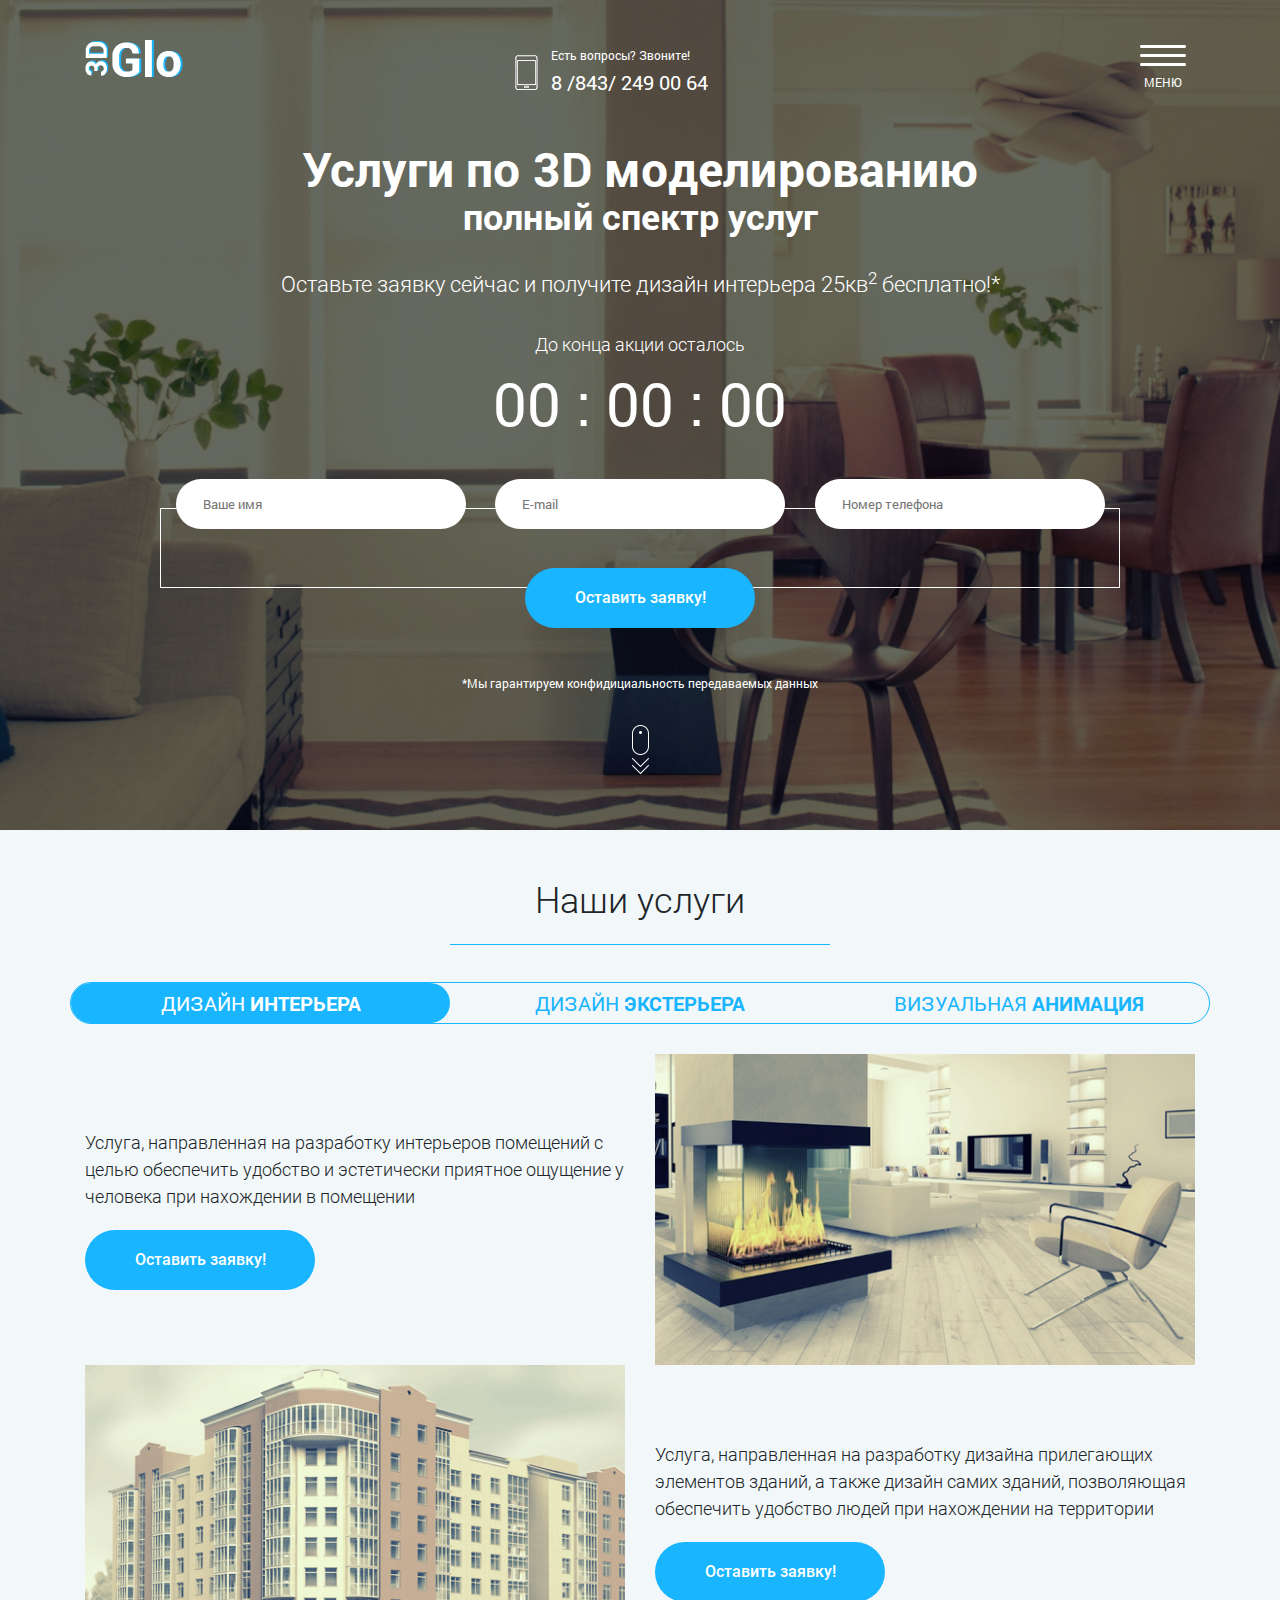
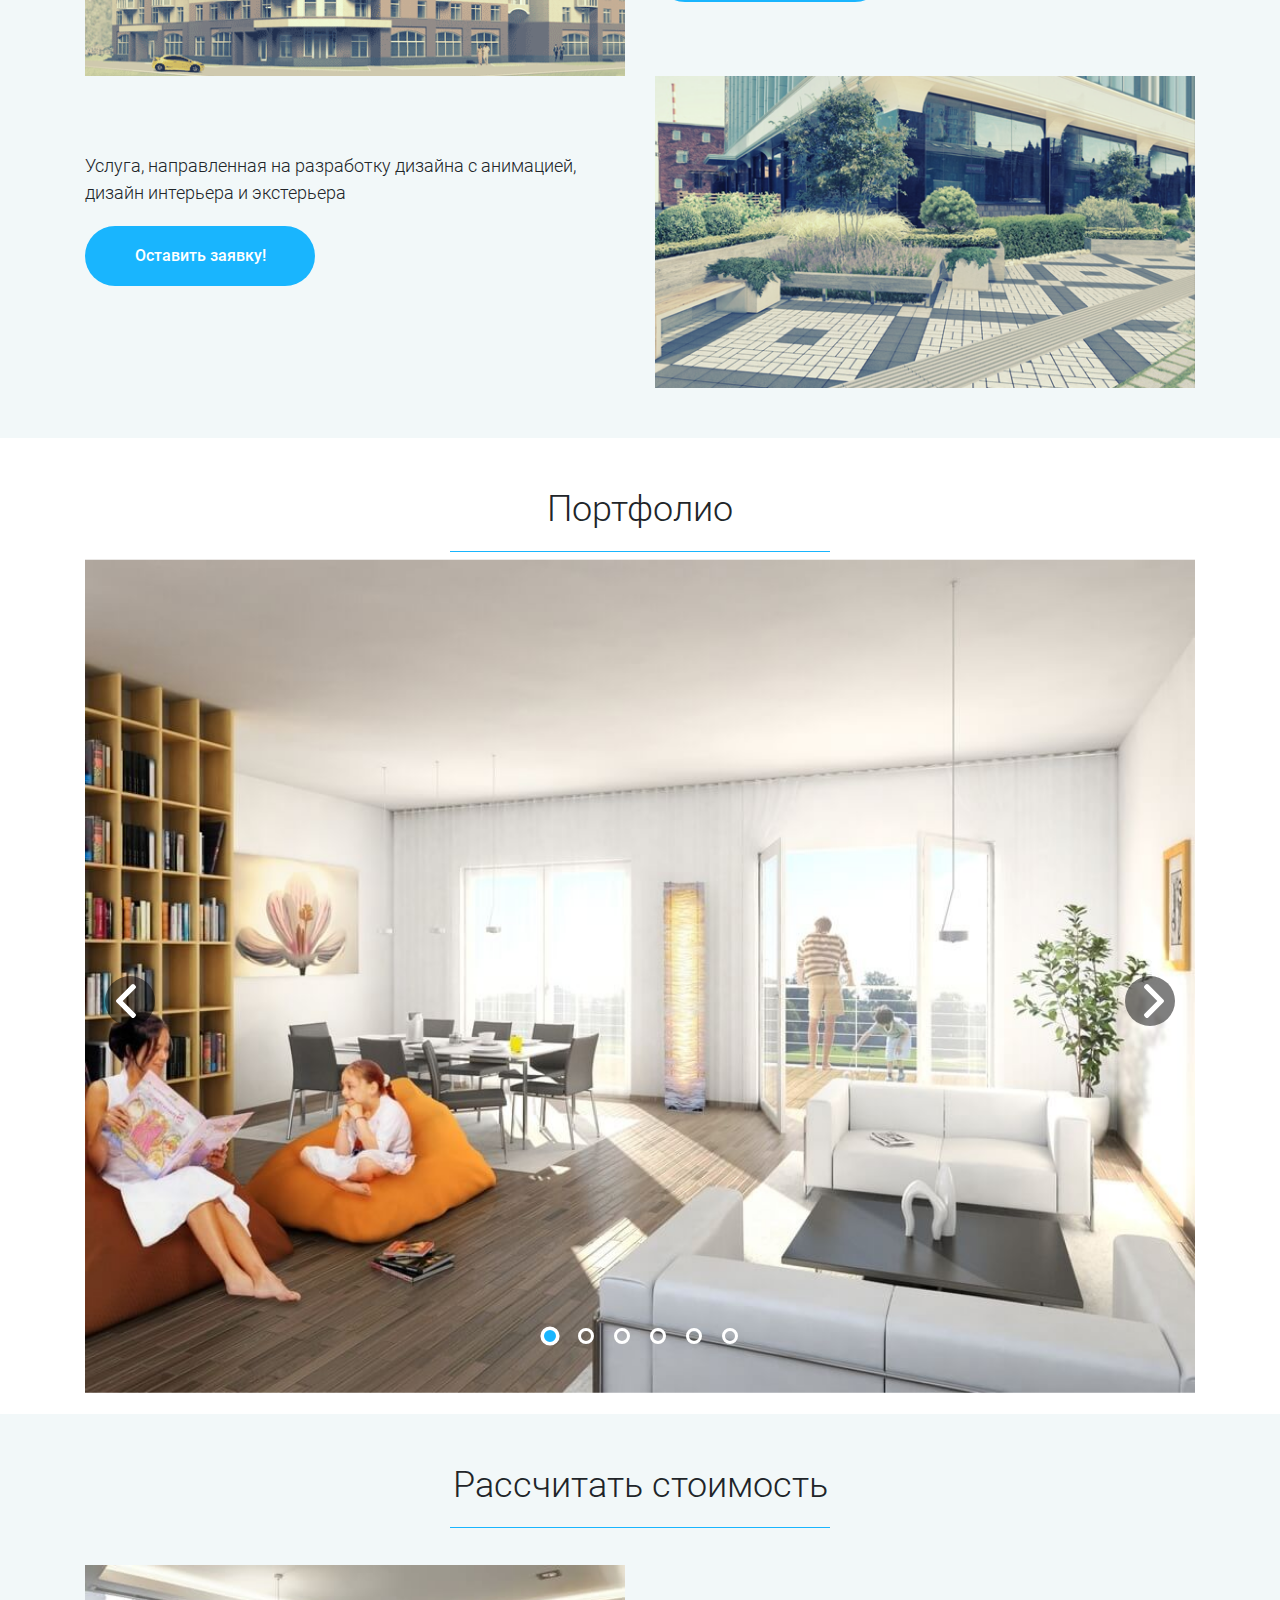
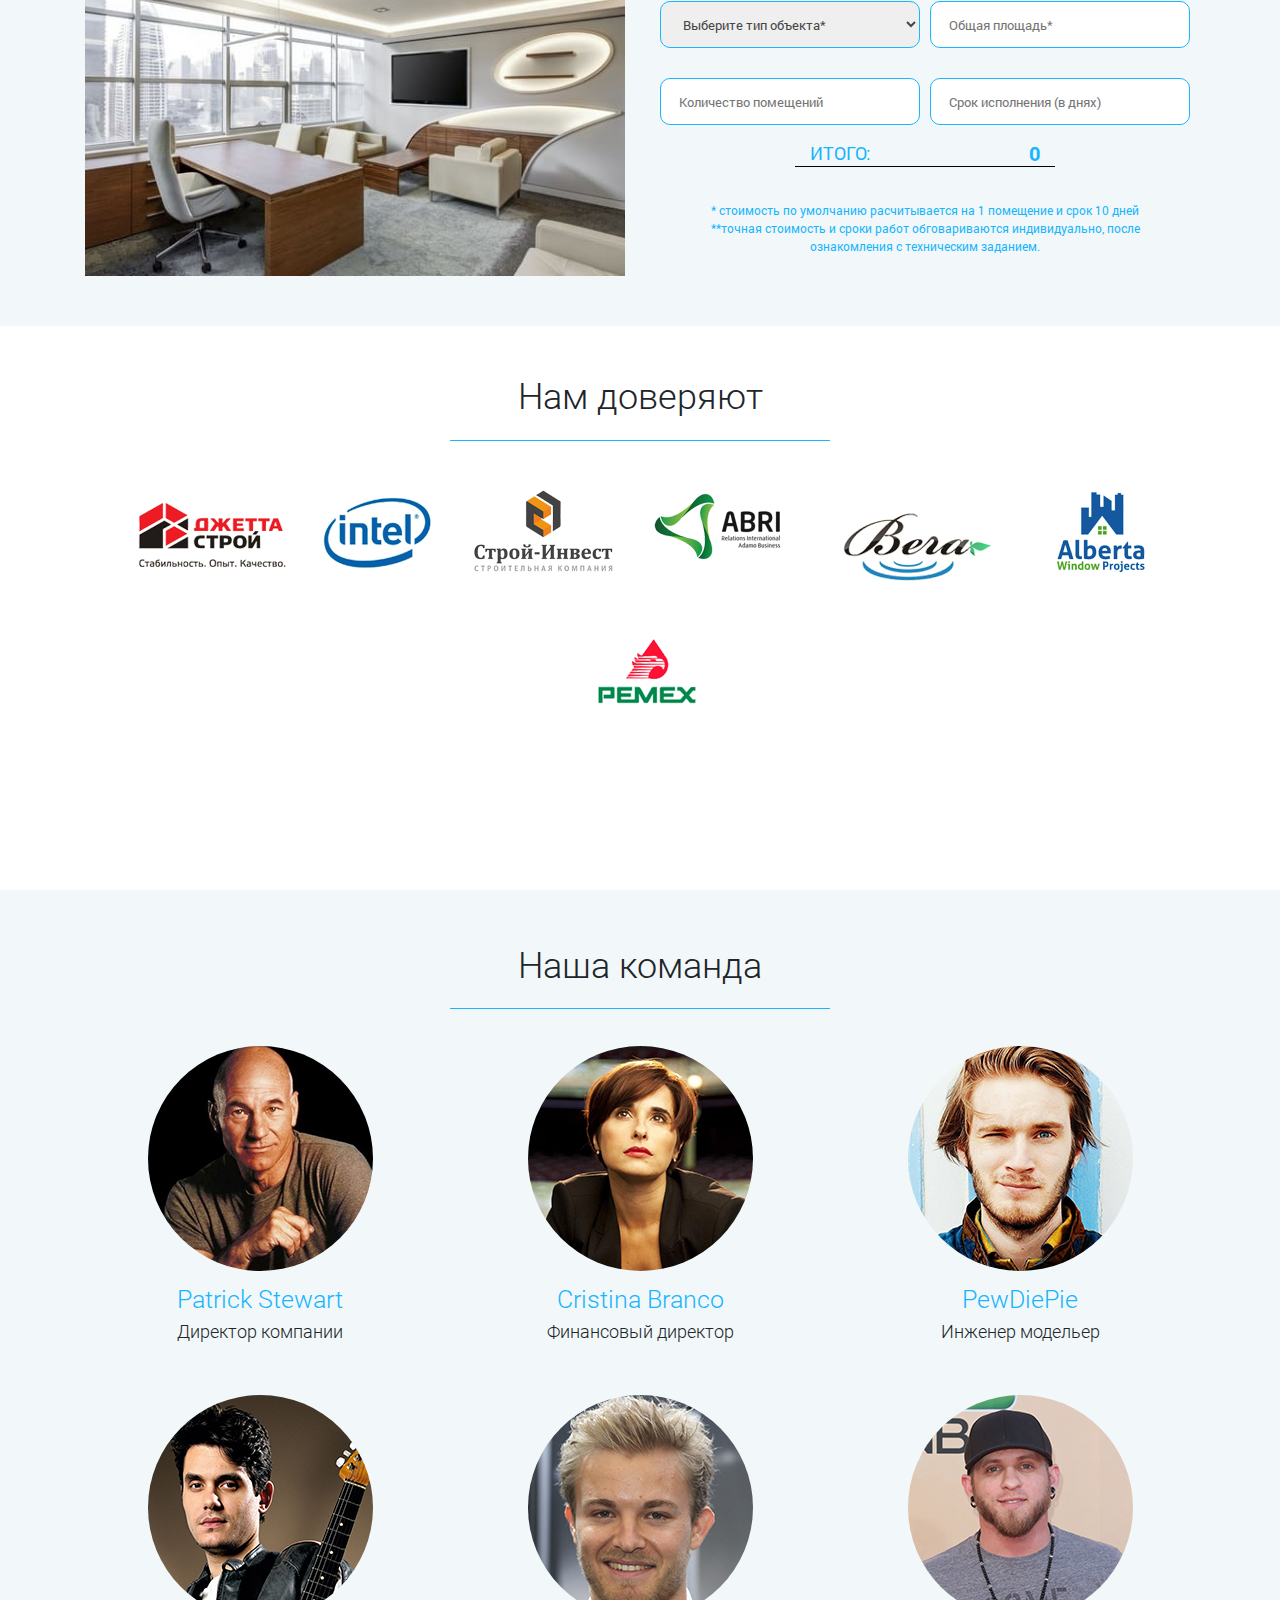
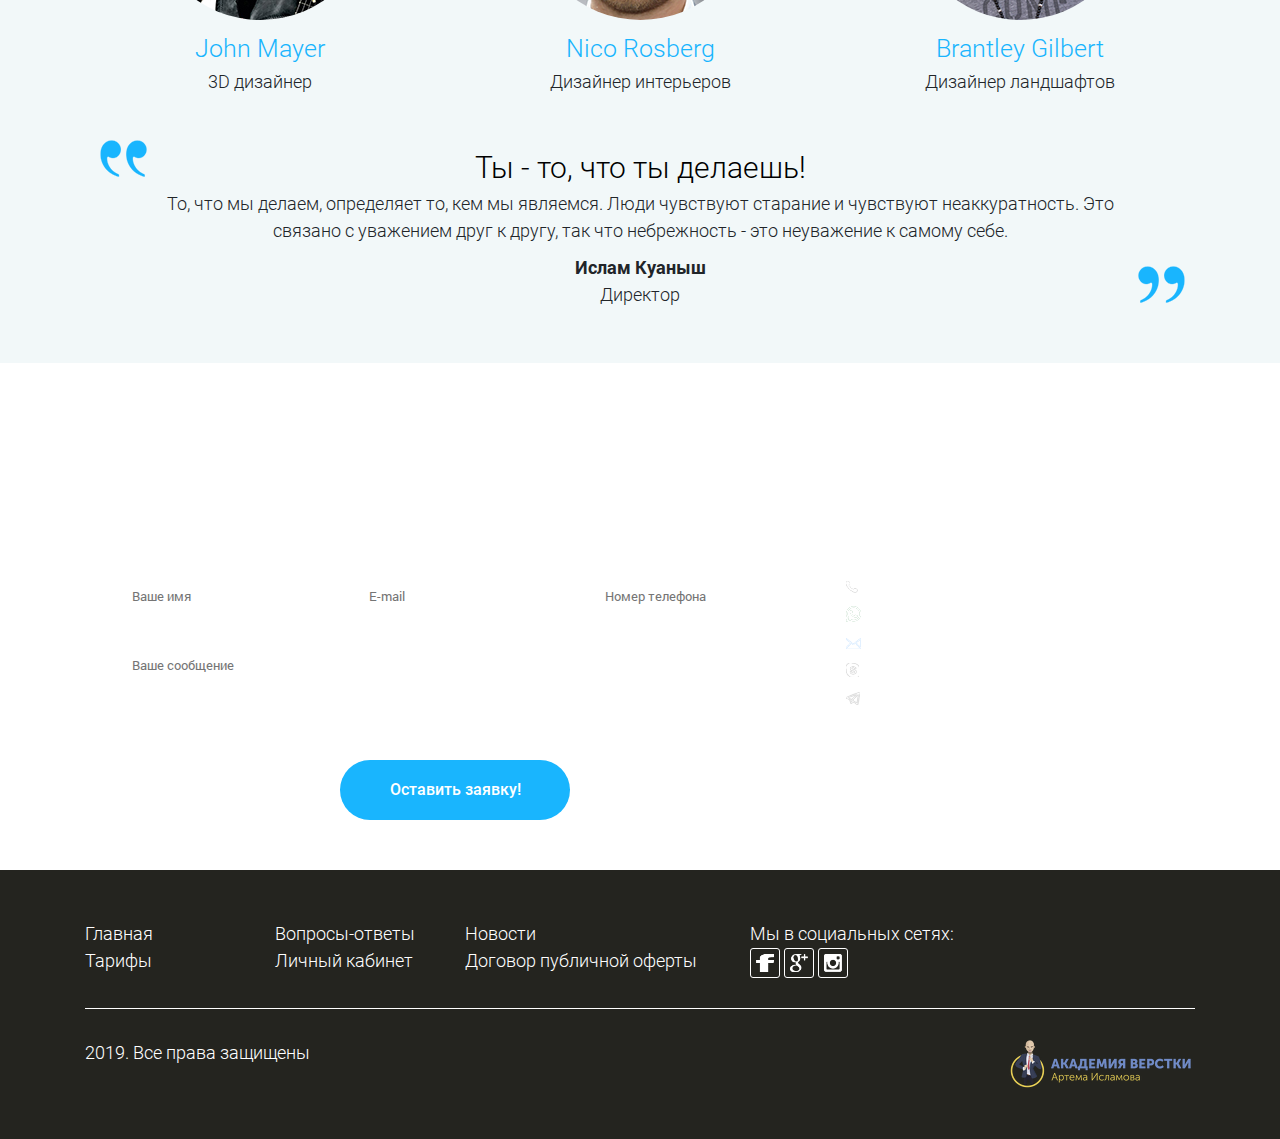
==== Glo3D/index.html @ 04c94f94 "Taimer is done" ====
<!DOCTYPE html>
<html lang="ru">

<head>
    <meta charset="UTF-8">
    <meta http-equiv="X-UA-Compatible" content="IE=edge">
    <meta name="viewport" content="width=device-width, initial-scale=1">
    <title>Услуги по 3D моделированию</title>
    <link rel="stylesheet" href="./css/bootstrap.min.css">
    <link rel="stylesheet" href="./css/style.min.css">
    <link rel="apple-touch-icon" sizes="180x180" href="./images/favicon/apple-touch-icon.png">
    <link rel="icon" type="image/png" sizes="32x32" href="./images/favicon/favicon-32x32.png">
    <link rel="icon" type="image/png" sizes="16x16" href="./images/favicon/favicon-16x16.png">
    <link rel="manifest" href="./images/favicon/site.webmanifest">
    <link rel="mask-icon" href="./images/favicon/safari-pinned-tab.svg" color="#5bbad5">
    <meta name="msapplication-TileColor" content="#b91d47">
    <meta name="theme-color" content="#ffffff">
</head>

<body>

    <main>
        <header>
            <div class="container">
                <div class="row justify-content-between main-header">
                    <div class="col-md-2 col-sm-4 col-4">
                        <div class="logo">
                            <img class="logo-img" src="images/3dglo.png" alt="...">

                        </div>
                    </div>
                    <div class="col-md-4 col-md-offset-6 col-sm-4 col-sm-offset-2 col-5 col-offset-0">
                        <div class="media phone-media">
                            <div class="media-left media-middle">
                                <img class="media-object" src="images/phone.svg" alt="...">
                            </div>
                            <div class="media-body">
                                <small>Есть вопросы? Звоните!</small>
                                <p class="phone">8 /843/ 249 00 64</p>
                            </div>
                        </div>

                    </div>
                    <div class="col-md-1 col-sm-2 col-3">
                        <div class="menu">
                            <img src="images/menu.svg" alt=""><br>
                            <small>Меню</small>
                        </div>
                    </div>
                </div>
            </div>
        </header>

        <h1>Услуги по 3D моделированию</h1>
        <h2>полный спектр услуг</h2>
        <div class="timer">
            <div class="timer-title">Оставьте заявку сейчас и получите дизайн интерьера 25кв<sup>2</sup> бесплатно!*
            </div>
            <div class="timer-action">
                До конца акции осталось
            </div>
            <div class="timer-numbers" id="timer">
                <span id="timer-hours">00</span>
                <span>:</span>
                <span id="timer-minutes">00</span>
                <span>:</span>
                <span id="timer-seconds">00</span>
            </div>
        </div>
        <form id="form1" name="user_form" class="main-form">
            <div class="main-form-input container">
                <div class="row">
                    <div class="col-12 col-lg-4">
                        <input type="text" class="form-name" id="form1-name" name="user_name" placeholder="Ваше имя" required>
                    </div>
                    <div class="col-12 col-lg-4">
                        <input type="email" class="form-email" id="form1-email" name="user_email" placeholder="E-mail">
                    </div>
                    <div class="col-12 col-lg-4">
                        <input type="tel" class="form-phone" id="form1-phone" name="user_phone" placeholder="Номер телефона" required>
                    </div>
                </div>
            </div>
            <div class="container">
                <div class="row justify-content-center">
                    <button class="btn form-btn" type="submit">Оставить заявку!</button>
                </div>
            </div>
        </form>
        <small>*Мы гарантируем конфидициальность передаваемых данных</small>
        <br>
        <a href="#service-block"><img src="images/scroll.svg" alt=""></a>
    </main>


    <menu>
        <a class="close-btn" href="#close">&times;</a>
        <ul>
            <li><a href="#service-block">Наши услуги</a></li>
            <li><a href="#portfolio">Портфолио</a></li>
            <li><a href="#calc">Калькулятор стоимости</a></li>
            <li><a href="#command">Наша команда</a></li>
            <li><a href="#connect">Остались вопросы?</a></li>
        </ul>
    </menu>


    <div id="service-block" class="service">
        <div class="container">
            <h2>Наши услуги</h2>
            <div class="underline"></div>
            <div class="row service-header">
                <div class="col-12 col-lg-4 service-header-tab active">Дизайн <span>интерьера</span></div>
                <div class="col-12 col-lg-4 service-header-tab">Дизайн <span>экстерьера</span></div>
                <div class="col-12 col-lg-4 service-header-tab">Визуальная <span>анимация</span></div>
            </div>

            <div class="service-tab row">
                <div class="service-outer col-md-6 col-sm-6 col-12">
                    <div class="service-inner">
                        <div class="service-text">
                            <p>Услуга, направленная на разработку интерьеров помещений с целью обеспечить удобство и эстетически приятное ощущение у человека при нахождении в помещении</p>
                            <button class="btn form-btn popup-btn">Оставить заявку!</button>
                        </div>
                    </div>
                </div>
                <div class="col-md-6 col-sm-6">
                    <img src="images/service/service-1.png" alt="">
                </div>
            </div>


            <div class="service-tab row">
                <div class="col-md-6 col-sm-6">
                    <img src="images/service/service-2.png" alt="">
                </div>
                <div class="service-outer col-md-6 col-sm-6 col-12">
                    <div class="service-inner">
                        <p>Услуга, направленная на разработку дизайна прилегающих элементов зданий, а также дизайн самих зданий, позволяющая обеспечить удобство людей при нахождении на территории</p>
                        <button class="btn form-btn popup-btn">Оставить заявку!</button>

                    </div>
                </div>

            </div>


            <div class="service-tab row">
                <div class="service-outer col-md-6 col-sm-6 col-12">
                    <div class="service-inner">
                        <p>Услуга, направленная на разработку дизайна с анимацией, дизайн интерьера и экстерьера</p>
                        <button class="btn form-btn popup-btn">Оставить заявку!</button>

                    </div>
                </div>
                <div class="col-md-6 col-sm-6">
                    <img src="images/service/service-3.png" alt="">
                </div>
            </div>


        </div>
    </div>

    <div id="portfolio" class="portfolio">
        <div class="container">
            <h2>Портфолио</h2>
            <div class="underline"></div>
            <ul class="portfolio-content" id="all-progects">
                <li class="portfolio-item portfolio-item-active"><img src="images/portfilio/portfolio-01.jpg" alt="portfolio"></li>
                <li class="portfolio-item"><img src="images/portfilio/portfolio-04.jpg" alt="portfolio"></li>
                <li class="portfolio-item"><img src="images/portfilio/portfolio-06.jpg" alt="portfolio"></li>
                <li class="portfolio-item"><img src="images/portfilio/portfolio-07.jpg" alt="portfolio"></li>
                <li class="portfolio-item"><img src="images/portfilio/portfolio-08.jpg" alt="portfolio"></li>
                <li class="portfolio-item"><img src="images/portfilio/portfolio-10.jpg" alt="portfolio"></li>
                <a href="#" class="portfolio-btn prev" id="arrow-left"></a>
                <a href="#" class="portfolio-btn next" id="arrow-right"></a>
                <ul class="portfolio-dots">
                    <li class="dot dot-active"></li>
                    <li class="dot"></li>
                    <li class="dot"></li>
                    <li class="dot"></li>
                    <li class="dot"></li>
                    <li class="dot"></li>
                </ul>
            </ul>
        </div>
    </div>

    <div id="calc" class="calc">
        <div class="container">
            <h2>Рассчитать стоимость</h2>
            <div class="underline"></div>
            <div class="row">
                <div class="col-lg-6 d-none d-lg-block flex">
                    <img src="images/calc.jpg" alt="">
                </div>
                <div class="col-lg-6 col-12 flex">
                    <div class="calc-block">
                        <select class="calc-item calc-type" required>
						<option class="calc-option-title" value="">Выберите тип объекта*</option>
						<option value="1">Интерьер Квартиры</option>
						<option value="1.4">Интерьер Частного дома</option>
						<option value="2">Интерьер Офиса</option>
					</select>
                        <input type="number" min="1" step="1" class="calc-item calc-square" placeholder="Общая площадь*">
                        <input type="number" min="1" step="1" class="calc-item calc-count" placeholder="Количество помещений">
                        <input type="number" min="1" step="1" class="calc-item calc-day" placeholder="Срок исполнения (в днях)">
                        <div class="calc-total">ИТОГО: <span id="total">0</span></div>
                        <div class="calc-mini">* стоимость по умолчанию расчитывается на 1 помещение и срок 10 дней <br> **точная стоимость и сроки работ обговариваются индивидуально, после ознакомления с техническим заданием.
                        </div>
                    </div>

                </div>
            </div>
        </div>
    </div>

    <div id="companies" class="companies">
        <div class="container">
            <h2>Нам доверяют</h2>
            <div class="underline"></div>
            <div class="companies-wrapper">
                <div class="companies-hor">
                    <div class="companies-hor-item"><img src="images/companies/companies-1.png" alt=""></div>
                    <div class="companies-hor-item"><img src="images/companies/companies-2.png" alt=""></div>
                    <div class="companies-hor-item"><img src="images/companies/companies-3.png" alt=""></div>
                    <div class="companies-hor-item"><img src="images/companies/companies-4.png" alt=""></div>
                    <div class="companies-hor-item"><img src="images/companies/companies-5.png" alt=""></div>
                    <div class="companies-hor-item"><img src="images/companies/companies-6.png" alt=""></div>
                    <div class="companies-hor-item"><img src="images/companies/companies-7.png" alt=""></div>
                </div>
            </div>
        </div>
    </div>

    <div id="command" class="command">
        <div class="container">
            <h2>Наша команда</h2>
            <div class="underline"></div>
            <div class="row">
                <div class="col-md-4 col-sm-6 col-12">
                    <img class="command__photo" src="images/command/command-1.jpg" data-img="images/command/command-1a.jpg" alt="">
                    <div class="description">Patrick Stewart</div>
                    <p>Директор компании</p>
                </div>
                <div class="col-md-4 col-sm-6 col-12">
                    <img class="command__photo" src="images/command/command-2.jpg" data-img="images/command/command-2a.jpg" alt="">
                    <div class="description">Cristina Branco</div>
                    <p>Финансовый директор</p>
                </div>
                <div class="col-md-4 col-sm-6 col-12">
                    <img class="command__photo" src="images/command/command-3.jpg" data-img="images/command/command-3a.jpg" alt="">
                    <div class="description">PewDiePie</div>
                    <p>Инженер модельер</p>
                </div>
                <div class="col-md-4 col-sm-6 col-12">
                    <img class="command__photo" src="images/command/command-4.jpg" data-img="images/command/command-4a.jpg" alt="">
                    <div class="description">John Mayer</div>
                    <p>3D дизайнер</p>
                </div>
                <div class="col-md-4 col-sm-6 col-12">
                    <img class="command__photo" src="images/command/command-5.jpg" data-img="images/command/command-5a.jpg" alt="">
                    <div class="description">Nico Rosberg</div>
                    <p>Дизайнер интерьеров</p>
                </div>
                <div class="col-md-4 col-sm-6 col-12">
                    <img class="command__photo" src="images/command/command-6.jpg" data-img="images/command/command-6a.jpg" alt="">
                    <div class="description">Brantley Gilbert</div>
                    <p>Дизайнер ландшафтов</p>
                </div>
            </div>
            <div class="quote">
                <img class="cov-left" src="images/command/cov-1.png" alt="">
                <div class="description">Ты - то, что ты делаешь!</div>
                <p>То, что мы делаем, определяет то, кем мы являемся. Люди чувствуют старание и чувствуют неаккуратность. Это
                    <br> связано с уважением друг к другу, так что небрежность - это неуважение к самому себе.</p>
                <span>Ислам Куаныш</span>
                <p>Директор</p>
                <img class="cov-right" src="images/command/cov-2.png" alt="">
            </div>
        </div>
    </div>

    <div id="connect" class="connect">
        <div class="container">
            <h2>Остались вопросы?</h2>
            <div class="underline"></div>
            <div class="description">Задайте их в форме ниже и наши специалисты свяжуться с Вами!</div>
            <div class="row">
                <div class="col-md-8 col-sm-8 col-12">
                    <form id="form2" name="user_form" class="footer-form">
                        <div class="footer-form-input">
                            <div class="row">
                                <div class="col-md-4 col-md-offset-0 col-sm-12 col-sm-offset-0">
                                    <input class="top-form" id="form2-name" type="text" name="user_name" placeholder="Ваше имя" required>
                                </div>
                                <div class="col-md-4 col-md-offset-0 col-sm-12 col-sm-offset-0">
                                    <input class="top-form form-email" id="form2-email" type="email" name="user_email" placeholder="E-mail">
                                </div>
                                <div class="col-md-4 col-md-offset-0 col-sm-12 col-sm-offset-0">
                                    <input class="top-form form-phone" id="form2-phone" type="tel" name="user_phone" placeholder="Номер телефона" required>
                                </div>
                                <div class="col-md-12 col-sm-12 col-12">
                                    <input class="mess" id="form2-message" name="user_message" placeholder="Ваше сообщение">
                                </div>
                            </div>
                        </div>

                        <div class="justify-content-center">
                            <div>
                                <button class="btn form-btn" type="submit">Оставить заявку!</button>
                            </div>
                        </div>
                    </form>
                </div>

                <div class="col-md-4 col-sm-4 col-12">
                    <div class="connect-adress">
                        <img src="images/connect/phone.svg" alt="">
                        <p>+ 7 843 249 00 64</p>
                    </div>
                    <div class="connect-adress">
                        <img src="images/connect/whatsapp.svg" alt="">
                        <p>+ 7 843 249 00 64</p>
                    </div>
                    <div class="connect-adress">
                        <img src="images/connect/letter.svg" alt="">
                        <p>manager@glo-academy.ru</p>
                    </div>
                    <div class="connect-adress">
                        <img src="images/connect/skype.svg" alt="">
                        <p>skype: glo-academy</p>
                    </div>
                    <div class="connect-adress">
                        <img src="images/connect/tele.svg" alt="">
                        <p>telegram: glo-academy</p>
                    </div>
                    <p>График работы: с 9-00 до 18-00. Пн.-Пт.</p>
                </div>
            </div>
        </div>
    </div>

    <footer>
        <div class="container">
            <div class="row">
                <div class="col-md-2 col-sm-2 col-12">
                    <a href="#">Главная</a><br>
                    <a href="#">Тарифы</a><br>
                </div>
                <div class="col-md-2 col-sm-3 col-12">
                    <a href="#">Вопросы-ответы</a><br>
                    <a href="#">Личный кабинет</a><br>
                </div>
                <div class="col-md-3 col-sm-4 col-12">
                    <a href="#">Новости</a><br>
                    <a href="#">Договор публичной оферты</a><br>
                </div>
                <div class="col-md-3 col-md-offset-2 col-sm-3 col-sm-offset-0 col-12 col-offset-0">
                    <p>Мы в социальных сетях:</p>
                    <a href=""><img src="images/footer/face.svg" alt=""></a>
                    <a href=""><img src="images/footer/google.svg" alt=""></a>
                    <a href=""><img src="images/footer/insta.svg" alt=""></a>
                </div>
            </div>
            <div class="line"></div>
            <div class="row">
                <div class="col-md-6 col-sm-6 col-12">
                    <p>2019. Все права защищены</p>
                </div>
                <div class="col-md-6 col-sm-6 col-12 web">
                    <img src="./images/footer/academy.png" alt="">
                </div>
            </div>
        </div>
    </footer>

    <div class="popup">
        <div class="popup-content">
            <button class="popup-close">&times;</button>
            <div class="main-form">
                <h3>Введите свои данные для связи с нами!</h3>
                <form id="form3" name="user_form">
                    <div>
                        <input type="text" class="form-name" id="form3-name" name="user_name" placeholder="Ваше имя" required>
                    </div>
                    <div>
                        <input type="tel" class="form-phone" id="form3-phone" name="user_phone" placeholder="Ваш номер телефона" required>
                    </div>
                    <div>
                        <input type="email" class="form-email" id="form3-email" name="user_email" placeholder="Ваш E-mail">
                    </div>
                    <button class="btn form-btn" type="submit">Оставить заявку!</button>
                </form>
            </div>
        </div>
    </div>

    <script src="/main.js"></script>
</body>

</html>
---- Glo3D/css/style.min.css ----
@font-face{font-family:Roboto;src:url(../fonts/Roboto-Light.eot);src:url(../fonts/Roboto-Light.eot?#iefix) format("embedded-opentype"),url(../fonts/Roboto-Light.woff2) format("woff2"),url(../fonts/Roboto-Light.woff) format("woff"),url(../fonts/Roboto-Light.ttf) format("truetype"),url(../fonts/Roboto-Light.svg#Roboto-Light) format("svg");font-weight:300;font-style:normal;font-display:swap}@font-face{font-family:Roboto;src:url(../fonts/Roboto-Regular.eot);src:url(../fonts/Roboto-Regular.eot?#iefix) format("embedded-opentype"),url(../fonts/Roboto-Regular.woff2) format("woff2"),url(../fonts/Roboto-Regular.woff) format("woff"),url(../fonts/Roboto-Regular.ttf) format("truetype"),url(../fonts/Roboto-Regular.svg#Roboto-Regular) format("svg");font-weight:400;font-style:normal;font-display:swap}@font-face{font-family:Roboto;src:url(../fonts/Roboto-Medium.eot);src:url(../fonts/Roboto-Medium.eot?#iefix) format("embedded-opentype"),url(../fonts/Roboto-Medium.woff2) format("woff2"),url(../fonts/Roboto-Medium.woff) format("woff"),url(../fonts/Roboto-Medium.ttf) format("truetype"),url(../fonts/Roboto-Medium.svg#Roboto-Medium) format("svg");font-weight:500;font-style:normal;font-display:swap}@font-face{font-family:Roboto;src:url(../fonts/Roboto-Bold.eot);src:url(../fonts/Roboto-Bold.eot?#iefix) format("embedded-opentype"),url(../fonts/Roboto-Bold.woff2) format("woff2"),url(../fonts/Roboto-Bold.woff) format("woff"),url(../fonts/Roboto-Bold.ttf) format("truetype"),url(../fonts/Roboto-Bold.svg#Roboto-Bold) format("svg");font-weight:700;font-style:normal;font-display:swap}html{font-size:10px}.flex{display:-webkit-box;display:-ms-flexbox;display:flex;-ms-flex-wrap:wrap;flex-wrap:wrap}img{max-width:100%}body{font-family:Roboto,sans-serif;font-weight:400;text-align:center;font-size:1.8rem}body .container{max-width:1140px}body .btn.active.focus,body .btn.active:focus,body .btn.focus,body .btn:active.focus,body .btn:active:focus,body .btn:focus{outline:0}body a:focus,body button:active,body button:focus,body input:focus,body textarea:focus{outline:0}body .menu:hover{cursor:pointer}body menu{position:fixed;width:50%;height:100vh;background-color:#000;opacity:.9;left:0;margin:0;top:0;z-index:99;display:-webkit-box;display:-ms-flexbox;display:flex;-webkit-box-align:center;-ms-flex-align:center;align-items:center;-webkit-box-pack:center;-ms-flex-pack:center;justify-content:center;-webkit-transform:translateX(-100%);transform:translateX(-100%)}body .active-menu{-webkit-transition:1s;transition:1s;-webkit-transform:translateX(100%);transform:translateX(100%)}body ul{list-style:none;padding:0;margin:0;line-height:3}body li a{font-size:2rem;color:#fff}body a:hover{text-decoration:none;color:#19b5fe}body p{font-weight:300;margin:0}body .close-btn{position:fixed;top:30px;left:30px;font-size:3rem;-webkit-transition:.2s;transition:.2s;-webkit-transform-origin:50% 53%;transform-origin:50% 53%;display:block;line-height:3rem;text-align:center;width:3rem;height:3rem;color:#19b5fe}body .close-btn:hover{-webkit-transform:rotate(180deg);transform:rotate(180deg)}body .underline{display:inline-block;border-bottom:1px solid #19b5fe;width:38rem;margin-bottom:3rem}body h1{font-size:4.8rem;font-family:Roboto,sans-serif;font-weight:700;letter-spacing:.1px;line-height:.9}body h2{font-size:3.6rem;font-weight:300;margin-bottom:2rem}body .description{font-size:2.5rem}body small{font-size:1.2rem}body .main-form input{width:29rem;height:5rem;border-radius:5rem;font-size:1.3rem;border:none;padding-left:2.7rem;color:#000}body .form-btn{display:block;font-size:1.6rem;color:#fff;font-family:Roboto,sans-serif;font-weight:500;background-color:#19b5fe;border-radius:5rem;width:23rem;height:6rem;margin-top:20px}body .btn.focus,body .btn:focus,body .btn:hover{color:#fff}body button:hover{background-color:#ade4f4}main{padding-top:1rem;padding-bottom:2.6rem;background:url(../images/main-bg.jpg) center/cover no-repeat fixed;color:#fff}main h2{font-family:Roboto,sans-serif;font-weight:700}main header{text-align:left;padding-top:3rem;padding-bottom:3rem}main header .menu{text-align:center}main header .menu small{text-transform:uppercase}main header .logo-img{max-width:100%}main header .phone-media{text-align:left;display:-webkit-box;display:-ms-flexbox;display:flex;-webkit-box-align:center;-ms-flex-align:center;align-items:center}main header .phone-media .media-object{margin-top:8px;margin-right:10px}main header .phone-media .media-body small{font-size:1.15rem}main header .phone-media .phone{font-family:Roboto,sans-serif;font-weight:400;font-size:2rem}main header .main-header{margin-bottom:2rem}main .timer{margin-top:3rem;margin-bottom:6rem}main .timer-action,main .timer-title{font-weight:300}main .timer-title{font-size:2.2rem}main .timer-action{margin-top:3rem}main .timer-numbers{font-size:6rem}main .main-form-input{display:inline-block;width:96rem;height:8rem;border:1px solid #fefefe}main .main-form-input input{-webkit-transform:translateY(-3rem);transform:translateY(-3rem)}main .main-form .form-btn{display:inline-block;text-align:center;-webkit-transform:translateY(-4rem);transform:translateY(-4rem)}main a{display:inline-block;margin:3rem auto;-webkit-transition:1s;transition:1s}.service{background-color:#f2f8f9;padding:5rem}.service-header{border:1px solid #19b5fe;border-radius:3rem;margin-bottom:3rem;display:-webkit-box;display:-ms-flexbox;display:flex;-ms-flex-wrap:wrap;flex-wrap:wrap;-webkit-box-pack:justify;-ms-flex-pack:justify;justify-content:space-between}.service-header-tab{-webkit-box-flex:1;-ms-flex-positive:1;flex-grow:1;height:auto;text-transform:uppercase;vertical-align:middle;padding:.5rem 1rem;cursor:pointer;margin:0;font-weight:400;color:#19b5fe;font-size:2rem}.service-header-tab.active{background-color:#19b5fe;border-radius:3rem;color:#fff!important}.service-header-tab span{font-weight:700}.service .description{font-weight:300;color:#19b5fe}.service .service-outer{text-align:left}.service .service-inner{padding:14% 0 0}.service img{width:100%}.portfolio{padding:5rem 0}.portfolio-content{position:relative;height:775px;margin:0 auto;display:block}@media (max-width:1024px){.portfolio-content{height:650px}}.portfolio-item{position:absolute;top:50%;left:50%;-webkit-transform:translate(-50%,-50%);transform:translate(-50%,-50%);width:100%;opacity:0;-webkit-transition:opacity .5s;transition:opacity .5s}.portfolio-item img{height:auto;width:100%;position:absolute;top:50%;left:50%;-webkit-transform:translate(-50%,-50%);transform:translate(-50%,-50%)}.portfolio-item-active{opacity:1;-webkit-transition:opacity .5s;transition:opacity .5s}.portfolio-btn{position:absolute;cursor:pointer;top:50%;z-index:5;width:50px;height:50px;background-color:rgba(0,0,0,.5);background-repeat:no-repeat;background-size:34px;border-radius:50%;-webkit-transition:background-color .2s;transition:background-color .2s}.portfolio-btn.prev{left:20px;background-image:url(../images/icons/left-arrow.svg);background-position:25% 50%}.portfolio-btn.next{right:20px;background-image:url(../images/icons/right-arrow.svg);background-position:75% 50%}.portfolio-btn:hover{background-color:rgba(0,0,0,.8);-webkit-transition:background-color .2s;transition:background-color .2s}.portfolio-dots{position:absolute;bottom:20px;width:100%;margin:20px auto 0;display:-webkit-box;display:-ms-flexbox;display:flex;-webkit-box-pack:center;-ms-flex-pack:center;justify-content:center;z-index:5}.portfolio-dots .dot{cursor:pointer;height:16px;width:16px;margin:0 10px;border-radius:50%;border:solid #fff;display:inline-block;-webkit-transition:background-color,-webkit-transform .4s;transition:background-color,transform .4s,-webkit-transform .4s}.portfolio-dots .dot-active{background-color:#19b5fe;-webkit-transform:scale(1.2);transform:scale(1.2)}.portfolio-dots .dot:hover{background-color:#53c6fe;-webkit-transform:scale(1.2);transform:scale(1.2)}.prove{padding:5rem;background-color:#f2f8f9}.prove img{border-bottom:1px solid #19b5fe;padding-bottom:1rem}.companies{padding:5rem}.companies .companies-hor{width:100%;margin-bottom:6.4rem}.companies .companies-hor-item{margin:0 1.2rem;display:inline-block;height:140px}.companies img{vertical-align:middle}.command{background-color:#f2f8f9;padding:5.5rem}.command p{margin-bottom:5rem}.command .description{font-weight:300;color:#19b5fe}.command .quote{position:relative}.command .quote .description{font-size:3rem;color:#000}.command .quote p{margin-bottom:0}.command .quote span{display:inline-block;margin-top:1rem;font-family:Roboto,sans-serif;font-weight:700}.command .quote .cov-left{position:absolute;top:-.5rem;left:1.5rem}.command .quote .cov-right{position:absolute;bottom:-.5rem;right:1rem}.command img{margin-bottom:1rem}.command__photo{width:225px;border-radius:50%}.calc{padding:5rem;background-color:#f2f8f9}.calc img{margin:auto;width:100%}.calc-block{display:-webkit-box;display:-ms-flexbox;display:flex;-ms-flex-wrap:wrap;flex-wrap:wrap;-ms-flex-pack:distribute;justify-content:space-around;margin:auto}.calc-item{-ms-flex-preferred-size:48%;flex-basis:48%;min-width:200px;height:47px;border-radius:1rem;border:1px solid #19b5fe;margin:15px 0;color:#464646;font-size:13px;font-weight:400;padding-left:18px;outline:transparent}.calc-total{border-bottom:1px solid #000;-ms-flex-preferred-size:48%;flex-basis:48%;color:#19b5fe;font-size:18px;text-align:left;padding:0 15px;line-height:26px;min-width:200px}.calc-total span{float:right;font-size:20px;font-weight:700}.calc-mini{margin:34px auto 0;color:#19b5fe;font-size:12px;font-weight:400;max-width:435px}.calc input[type=number]{-moz-appearance:textfield}.calc input[type=number]:focus,.calc input[type=number]:hover{-moz-appearance:number-input}.calc input[type=number]::-webkit-inner-spin-button,.calc input[type=number]::-webkit-outer-spin-button{-webkit-appearance:none;margin:0}.connect{padding-top:5rem;padding-bottom:5rem;background-image:url(../images/connect/connect-bg.jpg);background-attachment:fixed;background-position:center;color:#fff}.connect .row{margin-left:0;margin-right:0}.connect .form-btn{margin:auto}.connect .description{font-weight:300;margin-top:-2rem;margin-bottom:4rem}.connect .underline{border-bottom:1px solid #fff}.connect .footer-form .top-form{width:100%;height:4.9rem;border-radius:.7rem;font-size:1.3rem;border:none;padding-left:1.7rem;color:#000}.connect .footer-form .mess{width:100%;border-radius:1rem;font-size:1.3rem;border:none;padding-top:1rem;padding-left:1.7rem;padding-bottom:6rem;color:#000;margin-top:2rem;margin-bottom:2rem;height:10rem}.connect-adress{text-align:left}.connect-adress img,.connect-adress p{display:inline-block}.connect-adress img{border:1px solid #fff;border-radius:3px;padding:5px;margin-right:1rem}.connect p{text-align:left}footer{background-color:#24241f;padding:5rem;text-align:left;color:#fff}footer a{font-weight:300;color:#fff}footer a img{text-align:center;border:1px solid #fff;border-radius:3px;padding:.5rem;height:3rem;width:3rem}footer .line{margin:3rem auto;border-bottom:1px solid #fff}footer .web{text-align:right}.popup{display:none;position:fixed;left:0;top:0;bottom:0;width:100%;height:100%;z-index:9;background-color:rgba(0,0,0,.5)}.popup .main-form input{display:block;left:0;width:100%;margin-right:0;margin-top:1.5rem}.popup h3{color:#fff}.popup .popup-content{position:fixed;text-align:center;width:40rem;left:38%;top:10%;-webkit-transform:translateX(-50px);transform:translateX(-50px);padding:2rem 6rem;background-color:#24241f}.popup .form-btn{width:100%;margin-bottom:3rem;margin-top:1.5rem}.popup .popup-close{position:absolute;z-index:999999;top:0;right:1rem;width:2rem;text-align:center;border:none;background:#24241f;font-size:3rem;color:#19b5fe}.thanks-block{padding-top:10rem;background-image:url(../images/main-bg.jpg);background-position:center;text-align:center;height:50rem}.thanks-block h2{color:#19b5fe;margin-bottom:2rem}.thanks-block h3{font-size:2rem;color:#19b5fe;margin-bottom:2rem}.thanks-block h4{font-size:2rem;text-transform:uppercase}.thanks-block a{color:#fff}@media (max-width:991px){body{font-size:1.5rem}body h1{font-size:4rem}body h2{font-size:3rem}body .main-form input{display:block}body .connect .col-sm-12{padding-left:0}body .connect .footer-form input{display:block;margin-bottom:1rem}body .form-btn{margin-left:0}main header .phone-media .phone{font-size:1.8rem}main .description{margin-bottom:2rem}main .main-form-input{width:100%;border:none;height:auto}main .main-form-input input{-webkit-transform:translateY(0);transform:translateY(0);display:inline-block;text-align:center;margin-bottom:1rem;padding-left:0}main .main-form .form-btn{margin:auto;-webkit-transform:translateY(0);transform:translateY(0)}.service-inner{padding:0}.service img{margin-bottom:5rem}.portfolio-content{height:565px;width:100%}.portfolio a{font-size:1.2rem}.portfolio .row{display:none}.portfolio .slider{display:inline-block;width:360px}.process p{font-size:2.3rem}.calc-mini{max-width:100%}}@media (max-width:767px){body{font-size:1.3rem}body ul{line-height:3}body li a{font-size:1.5rem}body .underline{width:30rem}body h1{font-size:3.3rem}body h2{font-size:2.5rem}body .description{font-size:2rem}main a{margin:1rem auto}main header{padding-top:1rem;padding-bottom:1rem}main header .phone-media{text-align:left;line-height:1.5rem}main header .phone-media .phone{font-family:Roboto,sans-serif;font-size:1.3rem;font-weight:700}.service .description,main .main-form .form-btn{margin-top:3rem}.service-inner{padding:0}.portfolio{height:100%}.portfolio-content{height:400px}.portfolio-dots{display:none}.portfolio a{font-size:1rem}.portfolio .tabs ul{border:none}.portfolio .tabs ul li{margin-bottom:1rem;border:1px solid #19b5fe;border-radius:3rem}.process .circle{display:block;margin:0 auto}.process p{padding:0;margin-top:0;margin-bottom:3rem}.command .quote img,.process img{display:none}.connect .col-sm-12{padding-right:0}.connect .form-btn{width:100%;height:5rem;font-size:1.3rem;margin-bottom:1rem}footer .web{text-align:left}.popup .popup-content{left:30%}}@media (max-width:690px){body .form-btn{height:4rem}.popup-content{left:25%}.portfolio-btn{width:40px;height:40px}.portfolio-btn.next{right:10px}.portfolio-btn.prev{left:10px}}@media (max-width:575px){.service img{display:none}.calc-mini{max-width:330px}}@media (max-width:500px){.popup .popup-content{left:18%}.portfolio-content{height:240px}}@media (max-width:448px){body nav{width:100%}body .active-menu{-webkit-transform:translateX(0);transform:translateX(0)}body .underline{width:100%}body h1{font-size:2.2rem}body h2{font-size:2rem}body .description{font-size:1.5rem}main header{padding-bottom:0}main header .phone-media img,main header .phone-media small{display:none}main header .menu,main header .phone-media .phone{margin-top:1rem}main header .menu small{display:none}.service .form-btn{width:16rem;height:5rem}.process p{font-size:1.8rem}.command img{width:100%}.popup .popup-content{left:15%;width:100%}.portfolio-btn{width:35px;height:35px}.portfolio-btn.next{right:5px}.portfolio-btn.prev{left:5px}}
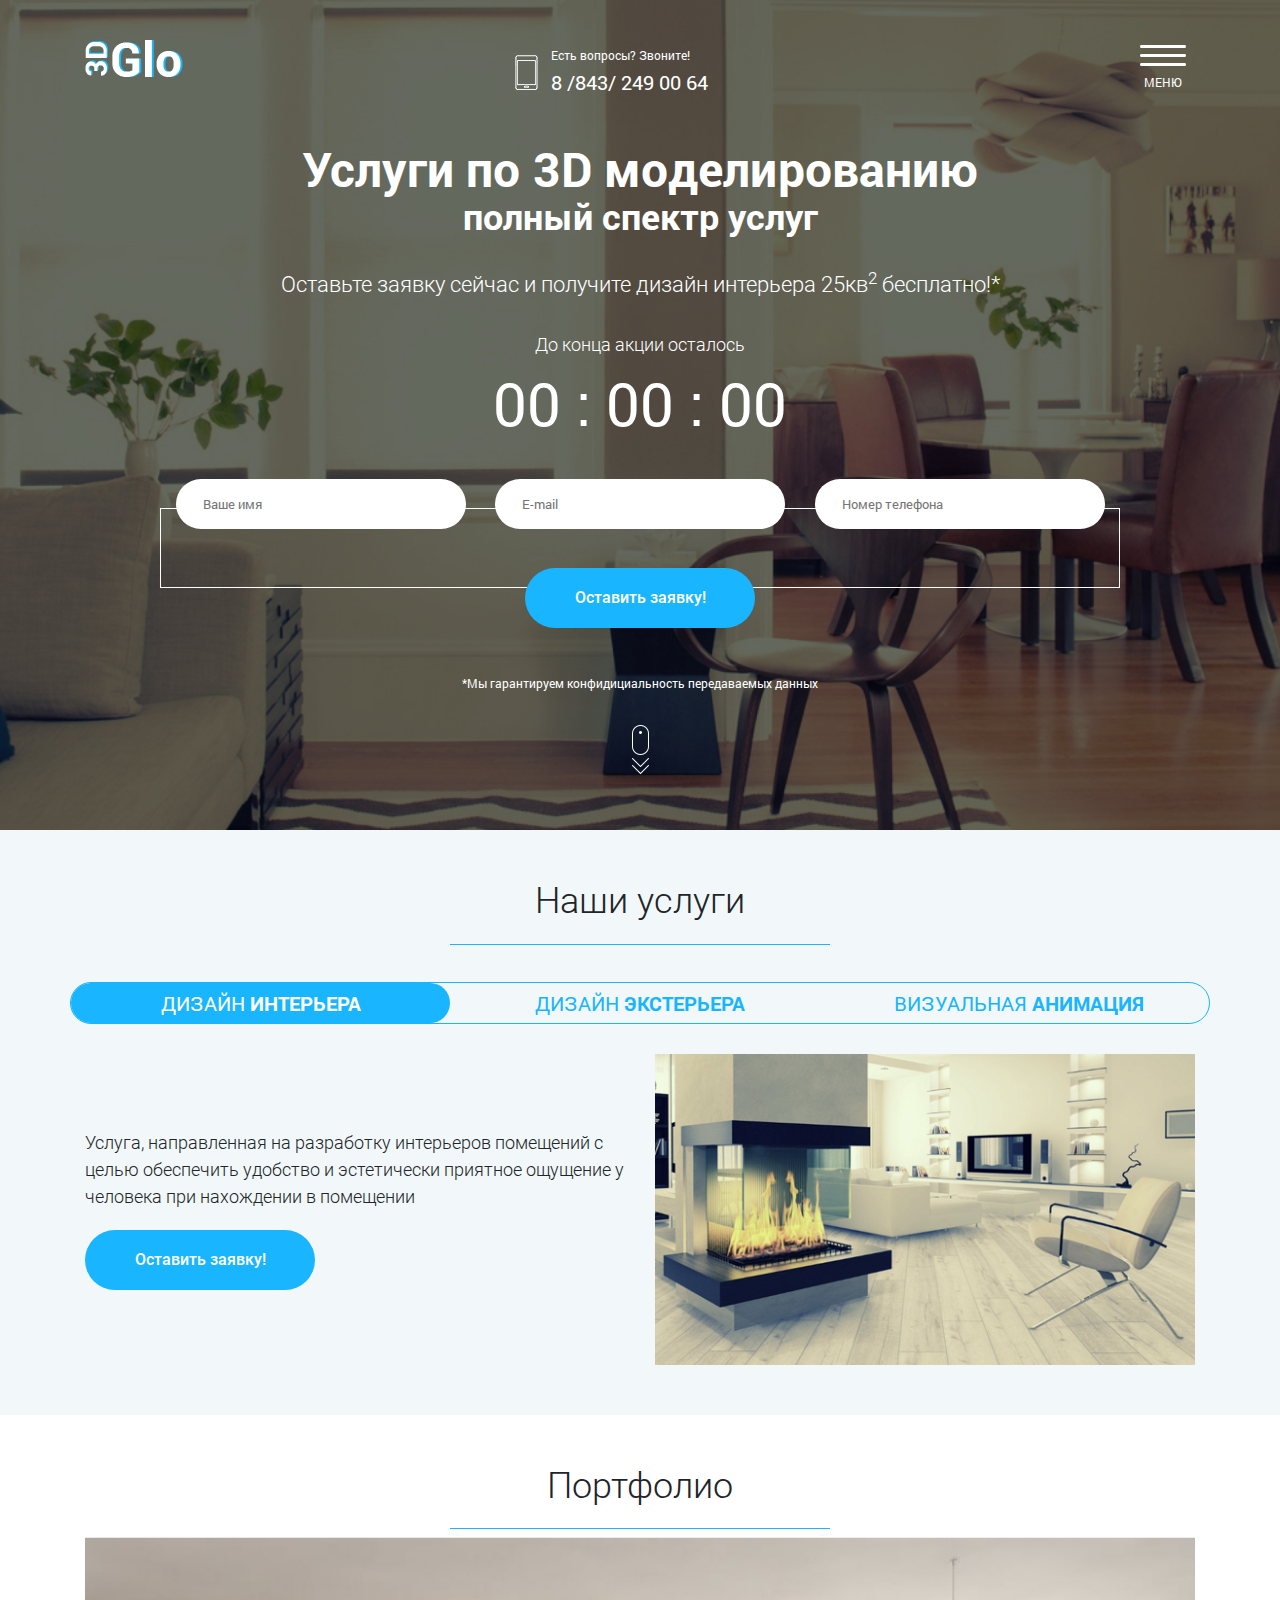
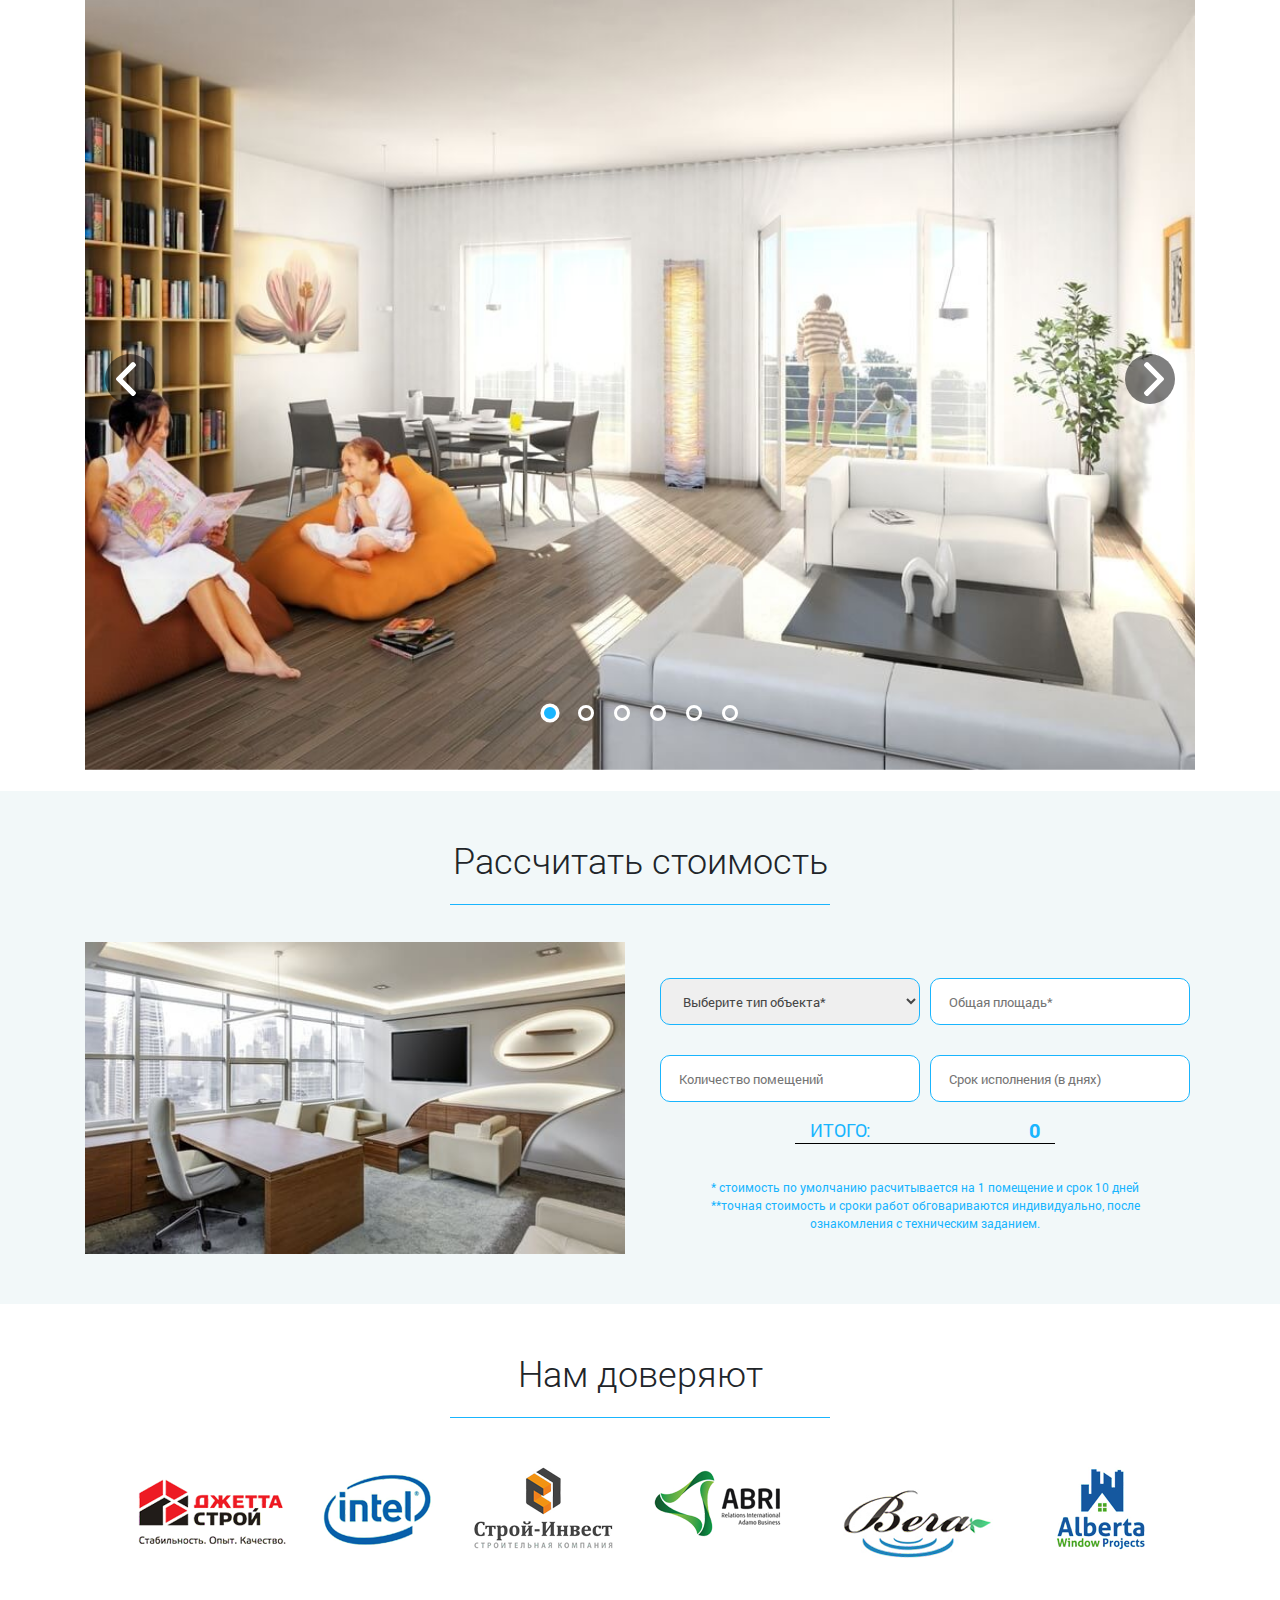
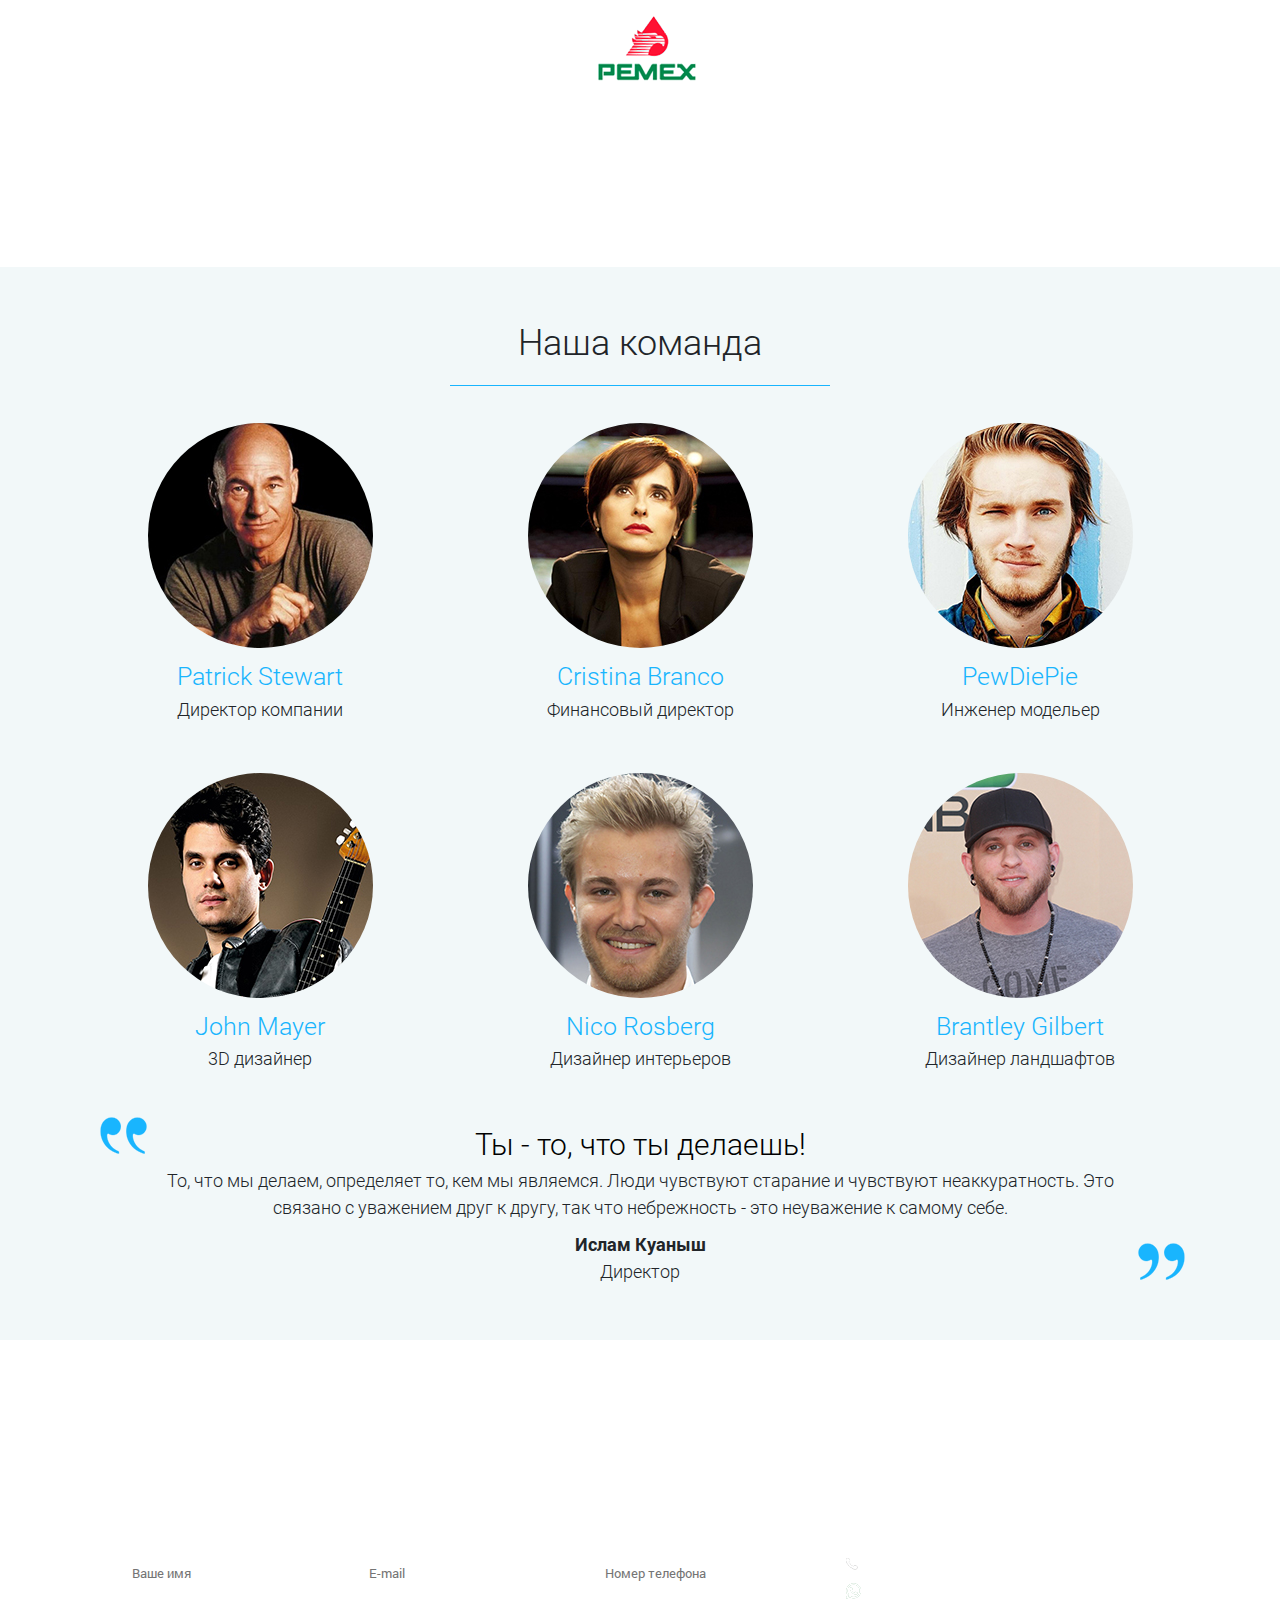
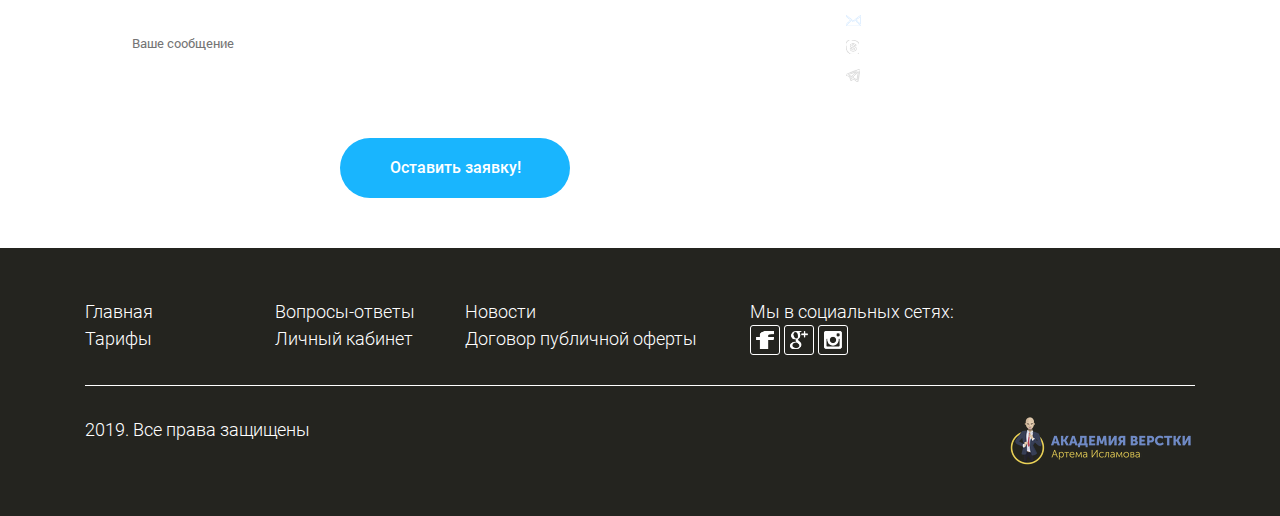
==== commit 4a9616ba: "added deligation" ====
--- a/Glo3D/index.html
+++ b/Glo3D/index.html
@@ -130,7 +130,7 @@
             </div>
 
 
-            <div class="service-tab row">
+            <div class="service-tab row d-none">
                 <div class="col-md-6 col-sm-6">
                     <img src="images/service/service-2.png" alt="">
                 </div>
@@ -145,7 +145,7 @@
             </div>
 
 
-            <div class="service-tab row">
+            <div class="service-tab row d-none">
                 <div class="service-outer col-md-6 col-sm-6 col-12">
                     <div class="service-inner">
                         <p>Услуга, направленная на разработку дизайна с анимацией, дизайн интерьера и экстерьера</p>
--- a/Glo3D/css/style.min.css
+++ b/Glo3D/css/style.min.css
@@ -1 +1,1117 @@
-@font-face{font-family:Roboto;src:url(../fonts/Roboto-Light.eot);src:url(../fonts/Roboto-Light.eot?#iefix) format("embedded-opentype"),url(../fonts/Roboto-Light.woff2) format("woff2"),url(../fonts/Roboto-Light.woff) format("woff"),url(../fonts/Roboto-Light.ttf) format("truetype"),url(../fonts/Roboto-Light.svg#Roboto-Light) format("svg");font-weight:300;font-style:normal;font-display:swap}@font-face{font-family:Roboto;src:url(../fonts/Roboto-Regular.eot);src:url(../fonts/Roboto-Regular.eot?#iefix) format("embedded-opentype"),url(../fonts/Roboto-Regular.woff2) format("woff2"),url(../fonts/Roboto-Regular.woff) format("woff"),url(../fonts/Roboto-Regular.ttf) format("truetype"),url(../fonts/Roboto-Regular.svg#Roboto-Regular) format("svg");font-weight:400;font-style:normal;font-display:swap}@font-face{font-family:Roboto;src:url(../fonts/Roboto-Medium.eot);src:url(../fonts/Roboto-Medium.eot?#iefix) format("embedded-opentype"),url(../fonts/Roboto-Medium.woff2) format("woff2"),url(../fonts/Roboto-Medium.woff) format("woff"),url(../fonts/Roboto-Medium.ttf) format("truetype"),url(../fonts/Roboto-Medium.svg#Roboto-Medium) format("svg");font-weight:500;font-style:normal;font-display:swap}@font-face{font-family:Roboto;src:url(../fonts/Roboto-Bold.eot);src:url(../fonts/Roboto-Bold.eot?#iefix) format("embedded-opentype"),url(../fonts/Roboto-Bold.woff2) format("woff2"),url(../fonts/Roboto-Bold.woff) format("woff"),url(../fonts/Roboto-Bold.ttf) format("truetype"),url(../fonts/Roboto-Bold.svg#Roboto-Bold) format("svg");font-weight:700;font-style:normal;font-display:swap}html{font-size:10px}.flex{display:-webkit-box;display:-ms-flexbox;display:flex;-ms-flex-wrap:wrap;flex-wrap:wrap}img{max-width:100%}body{font-family:Roboto,sans-serif;font-weight:400;text-align:center;font-size:1.8rem}body .container{max-width:1140px}body .btn.active.focus,body .btn.active:focus,body .btn.focus,body .btn:active.focus,body .btn:active:focus,body .btn:focus{outline:0}body a:focus,body button:active,body button:focus,body input:focus,body textarea:focus{outline:0}body .menu:hover{cursor:pointer}body menu{position:fixed;width:50%;height:100vh;background-color:#000;opacity:.9;left:0;margin:0;top:0;z-index:99;display:-webkit-box;display:-ms-flexbox;display:flex;-webkit-box-align:center;-ms-flex-align:center;align-items:center;-webkit-box-pack:center;-ms-flex-pack:center;justify-content:center;-webkit-transform:translateX(-100%);transform:translateX(-100%)}body .active-menu{-webkit-transition:1s;transition:1s;-webkit-transform:translateX(100%);transform:translateX(100%)}body ul{list-style:none;padding:0;margin:0;line-height:3}body li a{font-size:2rem;color:#fff}body a:hover{text-decoration:none;color:#19b5fe}body p{font-weight:300;margin:0}body .close-btn{position:fixed;top:30px;left:30px;font-size:3rem;-webkit-transition:.2s;transition:.2s;-webkit-transform-origin:50% 53%;transform-origin:50% 53%;display:block;line-height:3rem;text-align:center;width:3rem;height:3rem;color:#19b5fe}body .close-btn:hover{-webkit-transform:rotate(180deg);transform:rotate(180deg)}body .underline{display:inline-block;border-bottom:1px solid #19b5fe;width:38rem;margin-bottom:3rem}body h1{font-size:4.8rem;font-family:Roboto,sans-serif;font-weight:700;letter-spacing:.1px;line-height:.9}body h2{font-size:3.6rem;font-weight:300;margin-bottom:2rem}body .description{font-size:2.5rem}body small{font-size:1.2rem}body .main-form input{width:29rem;height:5rem;border-radius:5rem;font-size:1.3rem;border:none;padding-left:2.7rem;color:#000}body .form-btn{display:block;font-size:1.6rem;color:#fff;font-family:Roboto,sans-serif;font-weight:500;background-color:#19b5fe;border-radius:5rem;width:23rem;height:6rem;margin-top:20px}body .btn.focus,body .btn:focus,body .btn:hover{color:#fff}body button:hover{background-color:#ade4f4}main{padding-top:1rem;padding-bottom:2.6rem;background:url(../images/main-bg.jpg) center/cover no-repeat fixed;color:#fff}main h2{font-family:Roboto,sans-serif;font-weight:700}main header{text-align:left;padding-top:3rem;padding-bottom:3rem}main header .menu{text-align:center}main header .menu small{text-transform:uppercase}main header .logo-img{max-width:100%}main header .phone-media{text-align:left;display:-webkit-box;display:-ms-flexbox;display:flex;-webkit-box-align:center;-ms-flex-align:center;align-items:center}main header .phone-media .media-object{margin-top:8px;margin-right:10px}main header .phone-media .media-body small{font-size:1.15rem}main header .phone-media .phone{font-family:Roboto,sans-serif;font-weight:400;font-size:2rem}main header .main-header{margin-bottom:2rem}main .timer{margin-top:3rem;margin-bottom:6rem}main .timer-action,main .timer-title{font-weight:300}main .timer-title{font-size:2.2rem}main .timer-action{margin-top:3rem}main .timer-numbers{font-size:6rem}main .main-form-input{display:inline-block;width:96rem;height:8rem;border:1px solid #fefefe}main .main-form-input input{-webkit-transform:translateY(-3rem);transform:translateY(-3rem)}main .main-form .form-btn{display:inline-block;text-align:center;-webkit-transform:translateY(-4rem);transform:translateY(-4rem)}main a{display:inline-block;margin:3rem auto;-webkit-transition:1s;transition:1s}.service{background-color:#f2f8f9;padding:5rem}.service-header{border:1px solid #19b5fe;border-radius:3rem;margin-bottom:3rem;display:-webkit-box;display:-ms-flexbox;display:flex;-ms-flex-wrap:wrap;flex-wrap:wrap;-webkit-box-pack:justify;-ms-flex-pack:justify;justify-content:space-between}.service-header-tab{-webkit-box-flex:1;-ms-flex-positive:1;flex-grow:1;height:auto;text-transform:uppercase;vertical-align:middle;padding:.5rem 1rem;cursor:pointer;margin:0;font-weight:400;color:#19b5fe;font-size:2rem}.service-header-tab.active{background-color:#19b5fe;border-radius:3rem;color:#fff!important}.service-header-tab span{font-weight:700}.service .description{font-weight:300;color:#19b5fe}.service .service-outer{text-align:left}.service .service-inner{padding:14% 0 0}.service img{width:100%}.portfolio{padding:5rem 0}.portfolio-content{position:relative;height:775px;margin:0 auto;display:block}@media (max-width:1024px){.portfolio-content{height:650px}}.portfolio-item{position:absolute;top:50%;left:50%;-webkit-transform:translate(-50%,-50%);transform:translate(-50%,-50%);width:100%;opacity:0;-webkit-transition:opacity .5s;transition:opacity .5s}.portfolio-item img{height:auto;width:100%;position:absolute;top:50%;left:50%;-webkit-transform:translate(-50%,-50%);transform:translate(-50%,-50%)}.portfolio-item-active{opacity:1;-webkit-transition:opacity .5s;transition:opacity .5s}.portfolio-btn{position:absolute;cursor:pointer;top:50%;z-index:5;width:50px;height:50px;background-color:rgba(0,0,0,.5);background-repeat:no-repeat;background-size:34px;border-radius:50%;-webkit-transition:background-color .2s;transition:background-color .2s}.portfolio-btn.prev{left:20px;background-image:url(../images/icons/left-arrow.svg);background-position:25% 50%}.portfolio-btn.next{right:20px;background-image:url(../images/icons/right-arrow.svg);background-position:75% 50%}.portfolio-btn:hover{background-color:rgba(0,0,0,.8);-webkit-transition:background-color .2s;transition:background-color .2s}.portfolio-dots{position:absolute;bottom:20px;width:100%;margin:20px auto 0;display:-webkit-box;display:-ms-flexbox;display:flex;-webkit-box-pack:center;-ms-flex-pack:center;justify-content:center;z-index:5}.portfolio-dots .dot{cursor:pointer;height:16px;width:16px;margin:0 10px;border-radius:50%;border:solid #fff;display:inline-block;-webkit-transition:background-color,-webkit-transform .4s;transition:background-color,transform .4s,-webkit-transform .4s}.portfolio-dots .dot-active{background-color:#19b5fe;-webkit-transform:scale(1.2);transform:scale(1.2)}.portfolio-dots .dot:hover{background-color:#53c6fe;-webkit-transform:scale(1.2);transform:scale(1.2)}.prove{padding:5rem;background-color:#f2f8f9}.prove img{border-bottom:1px solid #19b5fe;padding-bottom:1rem}.companies{padding:5rem}.companies .companies-hor{width:100%;margin-bottom:6.4rem}.companies .companies-hor-item{margin:0 1.2rem;display:inline-block;height:140px}.companies img{vertical-align:middle}.command{background-color:#f2f8f9;padding:5.5rem}.command p{margin-bottom:5rem}.command .description{font-weight:300;color:#19b5fe}.command .quote{position:relative}.command .quote .description{font-size:3rem;color:#000}.command .quote p{margin-bottom:0}.command .quote span{display:inline-block;margin-top:1rem;font-family:Roboto,sans-serif;font-weight:700}.command .quote .cov-left{position:absolute;top:-.5rem;left:1.5rem}.command .quote .cov-right{position:absolute;bottom:-.5rem;right:1rem}.command img{margin-bottom:1rem}.command__photo{width:225px;border-radius:50%}.calc{padding:5rem;background-color:#f2f8f9}.calc img{margin:auto;width:100%}.calc-block{display:-webkit-box;display:-ms-flexbox;display:flex;-ms-flex-wrap:wrap;flex-wrap:wrap;-ms-flex-pack:distribute;justify-content:space-around;margin:auto}.calc-item{-ms-flex-preferred-size:48%;flex-basis:48%;min-width:200px;height:47px;border-radius:1rem;border:1px solid #19b5fe;margin:15px 0;color:#464646;font-size:13px;font-weight:400;padding-left:18px;outline:transparent}.calc-total{border-bottom:1px solid #000;-ms-flex-preferred-size:48%;flex-basis:48%;color:#19b5fe;font-size:18px;text-align:left;padding:0 15px;line-height:26px;min-width:200px}.calc-total span{float:right;font-size:20px;font-weight:700}.calc-mini{margin:34px auto 0;color:#19b5fe;font-size:12px;font-weight:400;max-width:435px}.calc input[type=number]{-moz-appearance:textfield}.calc input[type=number]:focus,.calc input[type=number]:hover{-moz-appearance:number-input}.calc input[type=number]::-webkit-inner-spin-button,.calc input[type=number]::-webkit-outer-spin-button{-webkit-appearance:none;margin:0}.connect{padding-top:5rem;padding-bottom:5rem;background-image:url(../images/connect/connect-bg.jpg);background-attachment:fixed;background-position:center;color:#fff}.connect .row{margin-left:0;margin-right:0}.connect .form-btn{margin:auto}.connect .description{font-weight:300;margin-top:-2rem;margin-bottom:4rem}.connect .underline{border-bottom:1px solid #fff}.connect .footer-form .top-form{width:100%;height:4.9rem;border-radius:.7rem;font-size:1.3rem;border:none;padding-left:1.7rem;color:#000}.connect .footer-form .mess{width:100%;border-radius:1rem;font-size:1.3rem;border:none;padding-top:1rem;padding-left:1.7rem;padding-bottom:6rem;color:#000;margin-top:2rem;margin-bottom:2rem;height:10rem}.connect-adress{text-align:left}.connect-adress img,.connect-adress p{display:inline-block}.connect-adress img{border:1px solid #fff;border-radius:3px;padding:5px;margin-right:1rem}.connect p{text-align:left}footer{background-color:#24241f;padding:5rem;text-align:left;color:#fff}footer a{font-weight:300;color:#fff}footer a img{text-align:center;border:1px solid #fff;border-radius:3px;padding:.5rem;height:3rem;width:3rem}footer .line{margin:3rem auto;border-bottom:1px solid #fff}footer .web{text-align:right}.popup{display:none;position:fixed;left:0;top:0;bottom:0;width:100%;height:100%;z-index:9;background-color:rgba(0,0,0,.5)}.popup .main-form input{display:block;left:0;width:100%;margin-right:0;margin-top:1.5rem}.popup h3{color:#fff}.popup .popup-content{position:fixed;text-align:center;width:40rem;left:38%;top:10%;-webkit-transform:translateX(-50px);transform:translateX(-50px);padding:2rem 6rem;background-color:#24241f}.popup .form-btn{width:100%;margin-bottom:3rem;margin-top:1.5rem}.popup .popup-close{position:absolute;z-index:999999;top:0;right:1rem;width:2rem;text-align:center;border:none;background:#24241f;font-size:3rem;color:#19b5fe}.thanks-block{padding-top:10rem;background-image:url(../images/main-bg.jpg);background-position:center;text-align:center;height:50rem}.thanks-block h2{color:#19b5fe;margin-bottom:2rem}.thanks-block h3{font-size:2rem;color:#19b5fe;margin-bottom:2rem}.thanks-block h4{font-size:2rem;text-transform:uppercase}.thanks-block a{color:#fff}@media (max-width:991px){body{font-size:1.5rem}body h1{font-size:4rem}body h2{font-size:3rem}body .main-form input{display:block}body .connect .col-sm-12{padding-left:0}body .connect .footer-form input{display:block;margin-bottom:1rem}body .form-btn{margin-left:0}main header .phone-media .phone{font-size:1.8rem}main .description{margin-bottom:2rem}main .main-form-input{width:100%;border:none;height:auto}main .main-form-input input{-webkit-transform:translateY(0);transform:translateY(0);display:inline-block;text-align:center;margin-bottom:1rem;padding-left:0}main .main-form .form-btn{margin:auto;-webkit-transform:translateY(0);transform:translateY(0)}.service-inner{padding:0}.service img{margin-bottom:5rem}.portfolio-content{height:565px;width:100%}.portfolio a{font-size:1.2rem}.portfolio .row{display:none}.portfolio .slider{display:inline-block;width:360px}.process p{font-size:2.3rem}.calc-mini{max-width:100%}}@media (max-width:767px){body{font-size:1.3rem}body ul{line-height:3}body li a{font-size:1.5rem}body .underline{width:30rem}body h1{font-size:3.3rem}body h2{font-size:2.5rem}body .description{font-size:2rem}main a{margin:1rem auto}main header{padding-top:1rem;padding-bottom:1rem}main header .phone-media{text-align:left;line-height:1.5rem}main header .phone-media .phone{font-family:Roboto,sans-serif;font-size:1.3rem;font-weight:700}.service .description,main .main-form .form-btn{margin-top:3rem}.service-inner{padding:0}.portfolio{height:100%}.portfolio-content{height:400px}.portfolio-dots{display:none}.portfolio a{font-size:1rem}.portfolio .tabs ul{border:none}.portfolio .tabs ul li{margin-bottom:1rem;border:1px solid #19b5fe;border-radius:3rem}.process .circle{display:block;margin:0 auto}.process p{padding:0;margin-top:0;margin-bottom:3rem}.command .quote img,.process img{display:none}.connect .col-sm-12{padding-right:0}.connect .form-btn{width:100%;height:5rem;font-size:1.3rem;margin-bottom:1rem}footer .web{text-align:left}.popup .popup-content{left:30%}}@media (max-width:690px){body .form-btn{height:4rem}.popup-content{left:25%}.portfolio-btn{width:40px;height:40px}.portfolio-btn.next{right:10px}.portfolio-btn.prev{left:10px}}@media (max-width:575px){.service img{display:none}.calc-mini{max-width:330px}}@media (max-width:500px){.popup .popup-content{left:18%}.portfolio-content{height:240px}}@media (max-width:448px){body nav{width:100%}body .active-menu{-webkit-transform:translateX(0);transform:translateX(0)}body .underline{width:100%}body h1{font-size:2.2rem}body h2{font-size:2rem}body .description{font-size:1.5rem}main header{padding-bottom:0}main header .phone-media img,main header .phone-media small{display:none}main header .menu,main header .phone-media .phone{margin-top:1rem}main header .menu small{display:none}.service .form-btn{width:16rem;height:5rem}.process p{font-size:1.8rem}.command img{width:100%}.popup .popup-content{left:15%;width:100%}.portfolio-btn{width:35px;height:35px}.portfolio-btn.next{right:5px}.portfolio-btn.prev{left:5px}}
+@font-face {
+    font-family: Roboto;
+    src: url(../fonts/Roboto-Light.eot);
+    src: url(../fonts/Roboto-Light.eot?#iefix) format("embedded-opentype"), url(../fonts/Roboto-Light.woff2) format("woff2"), url(../fonts/Roboto-Light.woff) format("woff"), url(../fonts/Roboto-Light.ttf) format("truetype"), url(../fonts/Roboto-Light.svg#Roboto-Light) format("svg");
+    font-weight: 300;
+    font-style: normal;
+    font-display: swap
+}
+
+@font-face {
+    font-family: Roboto;
+    src: url(../fonts/Roboto-Regular.eot);
+    src: url(../fonts/Roboto-Regular.eot?#iefix) format("embedded-opentype"), url(../fonts/Roboto-Regular.woff2) format("woff2"), url(../fonts/Roboto-Regular.woff) format("woff"), url(../fonts/Roboto-Regular.ttf) format("truetype"), url(../fonts/Roboto-Regular.svg#Roboto-Regular) format("svg");
+    font-weight: 400;
+    font-style: normal;
+    font-display: swap
+}
+
+@font-face {
+    font-family: Roboto;
+    src: url(../fonts/Roboto-Medium.eot);
+    src: url(../fonts/Roboto-Medium.eot?#iefix) format("embedded-opentype"), url(../fonts/Roboto-Medium.woff2) format("woff2"), url(../fonts/Roboto-Medium.woff) format("woff"), url(../fonts/Roboto-Medium.ttf) format("truetype"), url(../fonts/Roboto-Medium.svg#Roboto-Medium) format("svg");
+    font-weight: 500;
+    font-style: normal;
+    font-display: swap
+}
+
+@font-face {
+    font-family: Roboto;
+    src: url(../fonts/Roboto-Bold.eot);
+    src: url(../fonts/Roboto-Bold.eot?#iefix) format("embedded-opentype"), url(../fonts/Roboto-Bold.woff2) format("woff2"), url(../fonts/Roboto-Bold.woff) format("woff"), url(../fonts/Roboto-Bold.ttf) format("truetype"), url(../fonts/Roboto-Bold.svg#Roboto-Bold) format("svg");
+    font-weight: 700;
+    font-style: normal;
+    font-display: swap
+}
+
+html {
+    font-size: 10px
+}
+
+.flex {
+    display: -webkit-box;
+    display: -ms-flexbox;
+    display: flex;
+    -ms-flex-wrap: wrap;
+    flex-wrap: wrap
+}
+
+img {
+    max-width: 100%
+}
+
+body {
+    scroll-behavior: smooth;
+    font-family: Roboto, sans-serif;
+    font-weight: 400;
+    text-align: center;
+    font-size: 1.8rem
+}
+
+body .container {
+    max-width: 1140px
+}
+
+body .btn.active.focus,
+body .btn.active:focus,
+body .btn.focus,
+body .btn:active.focus,
+body .btn:active:focus,
+body .btn:focus {
+    outline: 0
+}
+
+body a:focus,
+body button:active,
+body button:focus,
+body input:focus,
+body textarea:focus {
+    outline: 0
+}
+
+body .menu:hover {
+    cursor: pointer
+}
+
+body menu {
+    position: fixed;
+    width: 50%;
+    height: 100vh;
+    background-color: #000;
+    opacity: .9;
+    left: 0;
+    margin: 0;
+    top: 0;
+    z-index: 99;
+    display: -webkit-box;
+    display: -ms-flexbox;
+    display: flex;
+    -webkit-box-align: center;
+    -ms-flex-align: center;
+    align-items: center;
+    -webkit-box-pack: center;
+    -ms-flex-pack: center;
+    justify-content: center;
+    -webkit-transform: translateX(-100%);
+    transform: translateX(-100%)
+}
+
+body .active-menu {
+    -webkit-transition: 1s;
+    transition: 1s;
+    -webkit-transform: translateX(100%);
+    transform: translateX(100%)
+}
+
+body ul {
+    list-style: none;
+    padding: 0;
+    margin: 0;
+    line-height: 3
+}
+
+body li a {
+    font-size: 2rem;
+    color: #fff
+}
+
+body a:hover {
+    text-decoration: none;
+    color: #19b5fe
+}
+
+body p {
+    font-weight: 300;
+    margin: 0
+}
+
+body .close-btn {
+    position: fixed;
+    top: 30px;
+    left: 30px;
+    font-size: 3rem;
+    -webkit-transition: .2s;
+    transition: .2s;
+    -webkit-transform-origin: 50% 53%;
+    transform-origin: 50% 53%;
+    display: block;
+    line-height: 3rem;
+    text-align: center;
+    width: 3rem;
+    height: 3rem;
+    color: #19b5fe
+}
+
+body .close-btn:hover {
+    -webkit-transform: rotate(180deg);
+    transform: rotate(180deg)
+}
+
+body .underline {
+    display: inline-block;
+    border-bottom: 1px solid #19b5fe;
+    width: 38rem;
+    margin-bottom: 3rem
+}
+
+body h1 {
+    font-size: 4.8rem;
+    font-family: Roboto, sans-serif;
+    font-weight: 700;
+    letter-spacing: .1px;
+    line-height: .9
+}
+
+body h2 {
+    font-size: 3.6rem;
+    font-weight: 300;
+    margin-bottom: 2rem
+}
+
+body .description {
+    font-size: 2.5rem
+}
+
+body small {
+    font-size: 1.2rem
+}
+
+body .main-form input {
+    width: 29rem;
+    height: 5rem;
+    border-radius: 5rem;
+    font-size: 1.3rem;
+    border: none;
+    padding-left: 2.7rem;
+    color: #000
+}
+
+body .form-btn {
+    display: block;
+    font-size: 1.6rem;
+    color: #fff;
+    font-family: Roboto, sans-serif;
+    font-weight: 500;
+    background-color: #19b5fe;
+    border-radius: 5rem;
+    width: 23rem;
+    height: 6rem;
+    margin-top: 20px
+}
+
+body .btn.focus,
+body .btn:focus,
+body .btn:hover {
+    color: #fff
+}
+
+body button:hover {
+    background-color: #ade4f4
+}
+
+main {
+    padding-top: 1rem;
+    padding-bottom: 2.6rem;
+    background: url(../images/main-bg.jpg) center/cover no-repeat fixed;
+    color: #fff
+}
+
+main h2 {
+    font-family: Roboto, sans-serif;
+    font-weight: 700
+}
+
+main header {
+    text-align: left;
+    padding-top: 3rem;
+    padding-bottom: 3rem
+}
+
+main header .menu {
+    text-align: center
+}
+
+main header .menu small {
+    text-transform: uppercase
+}
+
+main header .logo-img {
+    max-width: 100%
+}
+
+main header .phone-media {
+    text-align: left;
+    display: -webkit-box;
+    display: -ms-flexbox;
+    display: flex;
+    -webkit-box-align: center;
+    -ms-flex-align: center;
+    align-items: center
+}
+
+main header .phone-media .media-object {
+    margin-top: 8px;
+    margin-right: 10px
+}
+
+main header .phone-media .media-body small {
+    font-size: 1.15rem
+}
+
+main header .phone-media .phone {
+    font-family: Roboto, sans-serif;
+    font-weight: 400;
+    font-size: 2rem
+}
+
+main header .main-header {
+    margin-bottom: 2rem
+}
+
+main .timer {
+    margin-top: 3rem;
+    margin-bottom: 6rem
+}
+
+main .timer-action,
+main .timer-title {
+    font-weight: 300
+}
+
+main .timer-title {
+    font-size: 2.2rem
+}
+
+main .timer-action {
+    margin-top: 3rem
+}
+
+main .timer-numbers {
+    font-size: 6rem
+}
+
+main .main-form-input {
+    display: inline-block;
+    width: 96rem;
+    height: 8rem;
+    border: 1px solid #fefefe
+}
+
+main .main-form-input input {
+    -webkit-transform: translateY(-3rem);
+    transform: translateY(-3rem)
+}
+
+main .main-form .form-btn {
+    display: inline-block;
+    text-align: center;
+    -webkit-transform: translateY(-4rem);
+    transform: translateY(-4rem)
+}
+
+main a {
+    display: inline-block;
+    margin: 3rem auto;
+    -webkit-transition: 1s;
+    transition: 1s
+}
+
+.service {
+    background-color: #f2f8f9;
+    padding: 5rem
+}
+
+.service-header {
+    border: 1px solid #19b5fe;
+    border-radius: 3rem;
+    margin-bottom: 3rem;
+    display: -webkit-box;
+    display: -ms-flexbox;
+    display: flex;
+    -ms-flex-wrap: wrap;
+    flex-wrap: wrap;
+    -webkit-box-pack: justify;
+    -ms-flex-pack: justify;
+    justify-content: space-between
+}
+
+.service-header-tab {
+    -webkit-box-flex: 1;
+    -ms-flex-positive: 1;
+    flex-grow: 1;
+    height: auto;
+    text-transform: uppercase;
+    vertical-align: middle;
+    padding: .5rem 1rem;
+    cursor: pointer;
+    margin: 0;
+    font-weight: 400;
+    color: #19b5fe;
+    font-size: 2rem
+}
+
+.service-header-tab.active {
+    background-color: #19b5fe;
+    border-radius: 3rem;
+    color: #fff!important
+}
+
+.service-header-tab span {
+    font-weight: 700
+}
+
+.service .description {
+    font-weight: 300;
+    color: #19b5fe
+}
+
+.service .service-outer {
+    text-align: left
+}
+
+.service .service-inner {
+    padding: 14% 0 0
+}
+
+.service img {
+    width: 100%
+}
+
+.portfolio {
+    padding: 5rem 0
+}
+
+.portfolio-content {
+    position: relative;
+    height: 775px;
+    margin: 0 auto;
+    display: block
+}
+
+@media (max-width:1024px) {
+    .portfolio-content {
+        height: 650px
+    }
+}
+
+.portfolio-item {
+    position: absolute;
+    top: 50%;
+    left: 50%;
+    -webkit-transform: translate(-50%, -50%);
+    transform: translate(-50%, -50%);
+    width: 100%;
+    opacity: 0;
+    -webkit-transition: opacity .5s;
+    transition: opacity .5s
+}
+
+.portfolio-item img {
+    height: auto;
+    width: 100%;
+    position: absolute;
+    top: 50%;
+    left: 50%;
+    -webkit-transform: translate(-50%, -50%);
+    transform: translate(-50%, -50%)
+}
+
+.portfolio-item-active {
+    opacity: 1;
+    -webkit-transition: opacity .5s;
+    transition: opacity .5s
+}
+
+.portfolio-btn {
+    position: absolute;
+    cursor: pointer;
+    top: 50%;
+    z-index: 5;
+    width: 50px;
+    height: 50px;
+    background-color: rgba(0, 0, 0, .5);
+    background-repeat: no-repeat;
+    background-size: 34px;
+    border-radius: 50%;
+    -webkit-transition: background-color .2s;
+    transition: background-color .2s
+}
+
+.portfolio-btn.prev {
+    left: 20px;
+    background-image: url(../images/icons/left-arrow.svg);
+    background-position: 25% 50%
+}
+
+.portfolio-btn.next {
+    right: 20px;
+    background-image: url(../images/icons/right-arrow.svg);
+    background-position: 75% 50%
+}
+
+.portfolio-btn:hover {
+    background-color: rgba(0, 0, 0, .8);
+    -webkit-transition: background-color .2s;
+    transition: background-color .2s
+}
+
+.portfolio-dots {
+    position: absolute;
+    bottom: 20px;
+    width: 100%;
+    margin: 20px auto 0;
+    display: -webkit-box;
+    display: -ms-flexbox;
+    display: flex;
+    -webkit-box-pack: center;
+    -ms-flex-pack: center;
+    justify-content: center;
+    z-index: 5
+}
+
+.portfolio-dots .dot {
+    cursor: pointer;
+    height: 16px;
+    width: 16px;
+    margin: 0 10px;
+    border-radius: 50%;
+    border: solid #fff;
+    display: inline-block;
+    -webkit-transition: background-color, -webkit-transform .4s;
+    transition: background-color, transform .4s, -webkit-transform .4s
+}
+
+.portfolio-dots .dot-active {
+    background-color: #19b5fe;
+    -webkit-transform: scale(1.2);
+    transform: scale(1.2)
+}
+
+.portfolio-dots .dot:hover {
+    background-color: #53c6fe;
+    -webkit-transform: scale(1.2);
+    transform: scale(1.2)
+}
+
+.prove {
+    padding: 5rem;
+    background-color: #f2f8f9
+}
+
+.prove img {
+    border-bottom: 1px solid #19b5fe;
+    padding-bottom: 1rem
+}
+
+.companies {
+    padding: 5rem
+}
+
+.companies .companies-hor {
+    width: 100%;
+    margin-bottom: 6.4rem
+}
+
+.companies .companies-hor-item {
+    margin: 0 1.2rem;
+    display: inline-block;
+    height: 140px
+}
+
+.companies img {
+    vertical-align: middle
+}
+
+.command {
+    background-color: #f2f8f9;
+    padding: 5.5rem
+}
+
+.command p {
+    margin-bottom: 5rem
+}
+
+.command .description {
+    font-weight: 300;
+    color: #19b5fe
+}
+
+.command .quote {
+    position: relative
+}
+
+.command .quote .description {
+    font-size: 3rem;
+    color: #000
+}
+
+.command .quote p {
+    margin-bottom: 0
+}
+
+.command .quote span {
+    display: inline-block;
+    margin-top: 1rem;
+    font-family: Roboto, sans-serif;
+    font-weight: 700
+}
+
+.command .quote .cov-left {
+    position: absolute;
+    top: -.5rem;
+    left: 1.5rem
+}
+
+.command .quote .cov-right {
+    position: absolute;
+    bottom: -.5rem;
+    right: 1rem
+}
+
+.command img {
+    margin-bottom: 1rem
+}
+
+.command__photo {
+    width: 225px;
+    border-radius: 50%
+}
+
+.calc {
+    padding: 5rem;
+    background-color: #f2f8f9
+}
+
+.calc img {
+    margin: auto;
+    width: 100%
+}
+
+.calc-block {
+    display: -webkit-box;
+    display: -ms-flexbox;
+    display: flex;
+    -ms-flex-wrap: wrap;
+    flex-wrap: wrap;
+    -ms-flex-pack: distribute;
+    justify-content: space-around;
+    margin: auto
+}
+
+.calc-item {
+    -ms-flex-preferred-size: 48%;
+    flex-basis: 48%;
+    min-width: 200px;
+    height: 47px;
+    border-radius: 1rem;
+    border: 1px solid #19b5fe;
+    margin: 15px 0;
+    color: #464646;
+    font-size: 13px;
+    font-weight: 400;
+    padding-left: 18px;
+    outline: transparent
+}
+
+.calc-total {
+    border-bottom: 1px solid #000;
+    -ms-flex-preferred-size: 48%;
+    flex-basis: 48%;
+    color: #19b5fe;
+    font-size: 18px;
+    text-align: left;
+    padding: 0 15px;
+    line-height: 26px;
+    min-width: 200px
+}
+
+.calc-total span {
+    float: right;
+    font-size: 20px;
+    font-weight: 700
+}
+
+.calc-mini {
+    margin: 34px auto 0;
+    color: #19b5fe;
+    font-size: 12px;
+    font-weight: 400;
+    max-width: 435px
+}
+
+.calc input[type=number] {
+    -moz-appearance: textfield
+}
+
+.calc input[type=number]:focus,
+.calc input[type=number]:hover {
+    -moz-appearance: number-input
+}
+
+.calc input[type=number]::-webkit-inner-spin-button,
+.calc input[type=number]::-webkit-outer-spin-button {
+    -webkit-appearance: none;
+    margin: 0
+}
+
+.connect {
+    padding-top: 5rem;
+    padding-bottom: 5rem;
+    background-image: url(../images/connect/connect-bg.jpg);
+    background-attachment: fixed;
+    background-position: center;
+    color: #fff
+}
+
+.connect .row {
+    margin-left: 0;
+    margin-right: 0
+}
+
+.connect .form-btn {
+    margin: auto
+}
+
+.connect .description {
+    font-weight: 300;
+    margin-top: -2rem;
+    margin-bottom: 4rem
+}
+
+.connect .underline {
+    border-bottom: 1px solid #fff
+}
+
+.connect .footer-form .top-form {
+    width: 100%;
+    height: 4.9rem;
+    border-radius: .7rem;
+    font-size: 1.3rem;
+    border: none;
+    padding-left: 1.7rem;
+    color: #000
+}
+
+.connect .footer-form .mess {
+    width: 100%;
+    border-radius: 1rem;
+    font-size: 1.3rem;
+    border: none;
+    padding-top: 1rem;
+    padding-left: 1.7rem;
+    padding-bottom: 6rem;
+    color: #000;
+    margin-top: 2rem;
+    margin-bottom: 2rem;
+    height: 10rem
+}
+
+.connect-adress {
+    text-align: left
+}
+
+.connect-adress img,
+.connect-adress p {
+    display: inline-block
+}
+
+.connect-adress img {
+    border: 1px solid #fff;
+    border-radius: 3px;
+    padding: 5px;
+    margin-right: 1rem
+}
+
+.connect p {
+    text-align: left
+}
+
+footer {
+    background-color: #24241f;
+    padding: 5rem;
+    text-align: left;
+    color: #fff
+}
+
+footer a {
+    font-weight: 300;
+    color: #fff
+}
+
+footer a img {
+    text-align: center;
+    border: 1px solid #fff;
+    border-radius: 3px;
+    padding: .5rem;
+    height: 3rem;
+    width: 3rem
+}
+
+footer .line {
+    margin: 3rem auto;
+    border-bottom: 1px solid #fff
+}
+
+footer .web {
+    text-align: right
+}
+
+.popup {
+    display: none;
+    position: fixed;
+    left: 0;
+    top: 0;
+    bottom: 0;
+    width: 100%;
+    height: 100%;
+    z-index: 9;
+    background-color: rgba(0, 0, 0, .5)
+}
+
+.popup .main-form input {
+    display: block;
+    left: 0;
+    width: 100%;
+    margin-right: 0;
+    margin-top: 1.5rem
+}
+
+.popup h3 {
+    color: #fff
+}
+
+.popup .popup-content {
+    position: fixed;
+    text-align: center;
+    width: 40rem;
+    left: 38%;
+    top: 10%;
+    -webkit-transform: translateX(-50px);
+    transform: translateX(-50px);
+    padding: 2rem 6rem;
+    background-color: #24241f
+}
+
+.popup .form-btn {
+    width: 100%;
+    margin-bottom: 3rem;
+    margin-top: 1.5rem
+}
+
+.popup .popup-close {
+    position: absolute;
+    z-index: 999999;
+    top: 0;
+    right: 1rem;
+    width: 2rem;
+    text-align: center;
+    border: none;
+    background: #24241f;
+    font-size: 3rem;
+    color: #19b5fe
+}
+
+.thanks-block {
+    padding-top: 10rem;
+    background-image: url(../images/main-bg.jpg);
+    background-position: center;
+    text-align: center;
+    height: 50rem
+}
+
+.thanks-block h2 {
+    color: #19b5fe;
+    margin-bottom: 2rem
+}
+
+.thanks-block h3 {
+    font-size: 2rem;
+    color: #19b5fe;
+    margin-bottom: 2rem
+}
+
+.thanks-block h4 {
+    font-size: 2rem;
+    text-transform: uppercase
+}
+
+.thanks-block a {
+    color: #fff
+}
+
+@media (max-width:991px) {
+    body {
+        font-size: 1.5rem
+    }
+    body h1 {
+        font-size: 4rem
+    }
+    body h2 {
+        font-size: 3rem
+    }
+    body .main-form input {
+        display: block
+    }
+    body .connect .col-sm-12 {
+        padding-left: 0
+    }
+    body .connect .footer-form input {
+        display: block;
+        margin-bottom: 1rem
+    }
+    body .form-btn {
+        margin-left: 0
+    }
+    main header .phone-media .phone {
+        font-size: 1.8rem
+    }
+    main .description {
+        margin-bottom: 2rem
+    }
+    main .main-form-input {
+        width: 100%;
+        border: none;
+        height: auto
+    }
+    main .main-form-input input {
+        -webkit-transform: translateY(0);
+        transform: translateY(0);
+        display: inline-block;
+        text-align: center;
+        margin-bottom: 1rem;
+        padding-left: 0
+    }
+    main .main-form .form-btn {
+        margin: auto;
+        -webkit-transform: translateY(0);
+        transform: translateY(0)
+    }
+    .service-inner {
+        padding: 0
+    }
+    .service img {
+        margin-bottom: 5rem
+    }
+    .portfolio-content {
+        height: 565px;
+        width: 100%
+    }
+    .portfolio a {
+        font-size: 1.2rem
+    }
+    .portfolio .row {
+        display: none
+    }
+    .portfolio .slider {
+        display: inline-block;
+        width: 360px
+    }
+    .process p {
+        font-size: 2.3rem
+    }
+    .calc-mini {
+        max-width: 100%
+    }
+}
+
+@media (max-width:767px) {
+    body {
+        font-size: 1.3rem
+    }
+    body ul {
+        line-height: 3
+    }
+    body li a {
+        font-size: 1.5rem
+    }
+    body .underline {
+        width: 30rem
+    }
+    body h1 {
+        font-size: 3.3rem
+    }
+    body h2 {
+        font-size: 2.5rem
+    }
+    body .description {
+        font-size: 2rem
+    }
+    main a {
+        margin: 1rem auto
+    }
+    main header {
+        padding-top: 1rem;
+        padding-bottom: 1rem
+    }
+    main header .phone-media {
+        text-align: left;
+        line-height: 1.5rem
+    }
+    main header .phone-media .phone {
+        font-family: Roboto, sans-serif;
+        font-size: 1.3rem;
+        font-weight: 700
+    }
+    .service .description,
+    main .main-form .form-btn {
+        margin-top: 3rem
+    }
+    .service-inner {
+        padding: 0
+    }
+    .portfolio {
+        height: 100%
+    }
+    .portfolio-content {
+        height: 400px
+    }
+    .portfolio-dots {
+        display: none
+    }
+    .portfolio a {
+        font-size: 1rem
+    }
+    .portfolio .tabs ul {
+        border: none
+    }
+    .portfolio .tabs ul li {
+        margin-bottom: 1rem;
+        border: 1px solid #19b5fe;
+        border-radius: 3rem
+    }
+    .process .circle {
+        display: block;
+        margin: 0 auto
+    }
+    .process p {
+        padding: 0;
+        margin-top: 0;
+        margin-bottom: 3rem
+    }
+    .command .quote img,
+    .process img {
+        display: none
+    }
+    .connect .col-sm-12 {
+        padding-right: 0
+    }
+    .connect .form-btn {
+        width: 100%;
+        height: 5rem;
+        font-size: 1.3rem;
+        margin-bottom: 1rem
+    }
+    footer .web {
+        text-align: left
+    }
+    .popup .popup-content {
+        left: 30%
+    }
+}
+
+@media (max-width:690px) {
+    body .form-btn {
+        height: 4rem
+    }
+    .popup-content {
+        left: 25%
+    }
+    .portfolio-btn {
+        width: 40px;
+        height: 40px
+    }
+    .portfolio-btn.next {
+        right: 10px
+    }
+    .portfolio-btn.prev {
+        left: 10px
+    }
+}
+
+@media (max-width:575px) {
+    .service img {
+        display: none
+    }
+    .calc-mini {
+        max-width: 330px
+    }
+}
+
+@media (max-width:500px) {
+    .popup .popup-content {
+        left: 18%
+    }
+    .portfolio-content {
+        height: 240px
+    }
+}
+
+@media (max-width:448px) {
+    body nav {
+        width: 100%
+    }
+    body .active-menu {
+        -webkit-transform: translateX(0);
+        transform: translateX(0)
+    }
+    body .underline {
+        width: 100%
+    }
+    body h1 {
+        font-size: 2.2rem
+    }
+    body h2 {
+        font-size: 2rem
+    }
+    body .description {
+        font-size: 1.5rem
+    }
+    main header {
+        padding-bottom: 0
+    }
+    main header .phone-media img,
+    main header .phone-media small {
+        display: none
+    }
+    main header .menu,
+    main header .phone-media .phone {
+        margin-top: 1rem
+    }
+    main header .menu small {
+        display: none
+    }
+    .service .form-btn {
+        width: 16rem;
+        height: 5rem
+    }
+    .process p {
+        font-size: 1.8rem
+    }
+    .command img {
+        width: 100%
+    }
+    .popup .popup-content {
+        left: 15%;
+        width: 100%
+    }
+    .portfolio-btn {
+        width: 35px;
+        height: 35px
+    }
+    .portfolio-btn.next {
+        right: 5px
+    }
+    .portfolio-btn.prev {
+        left: 5px
+    }
+}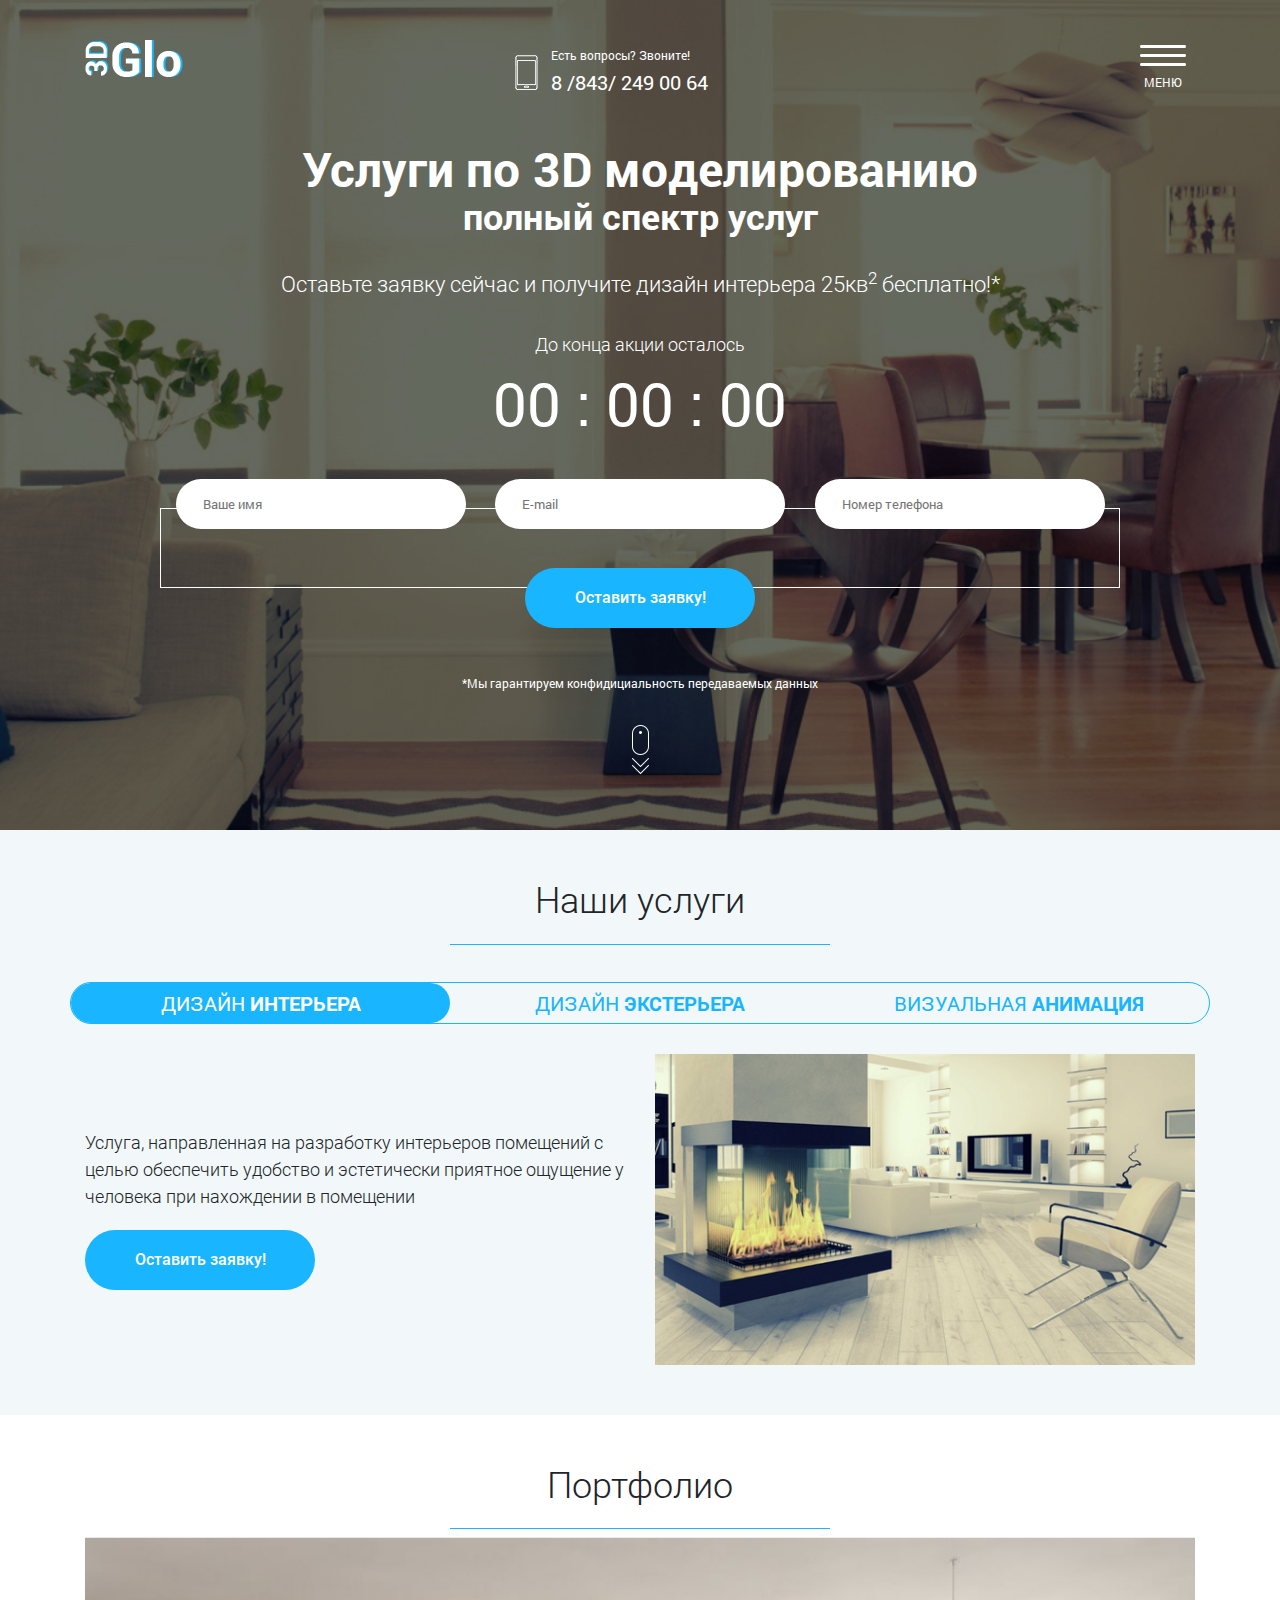
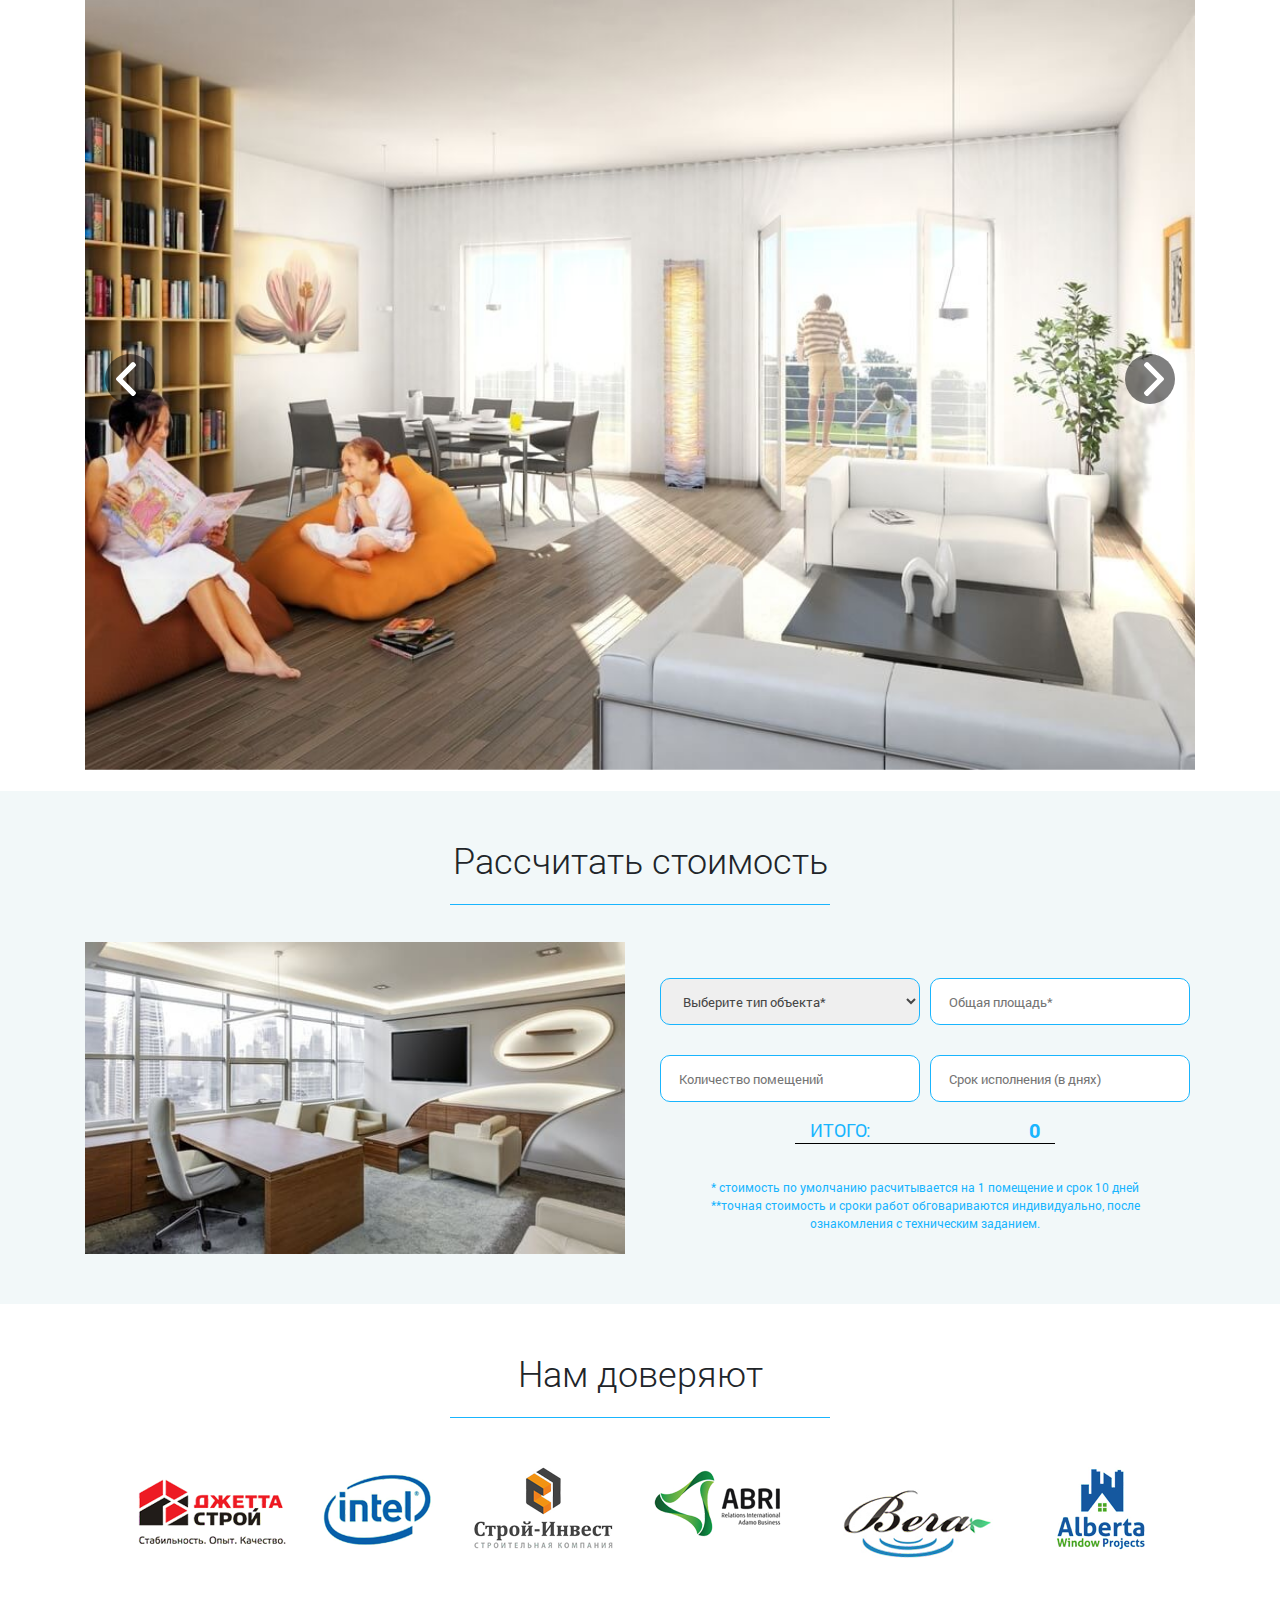
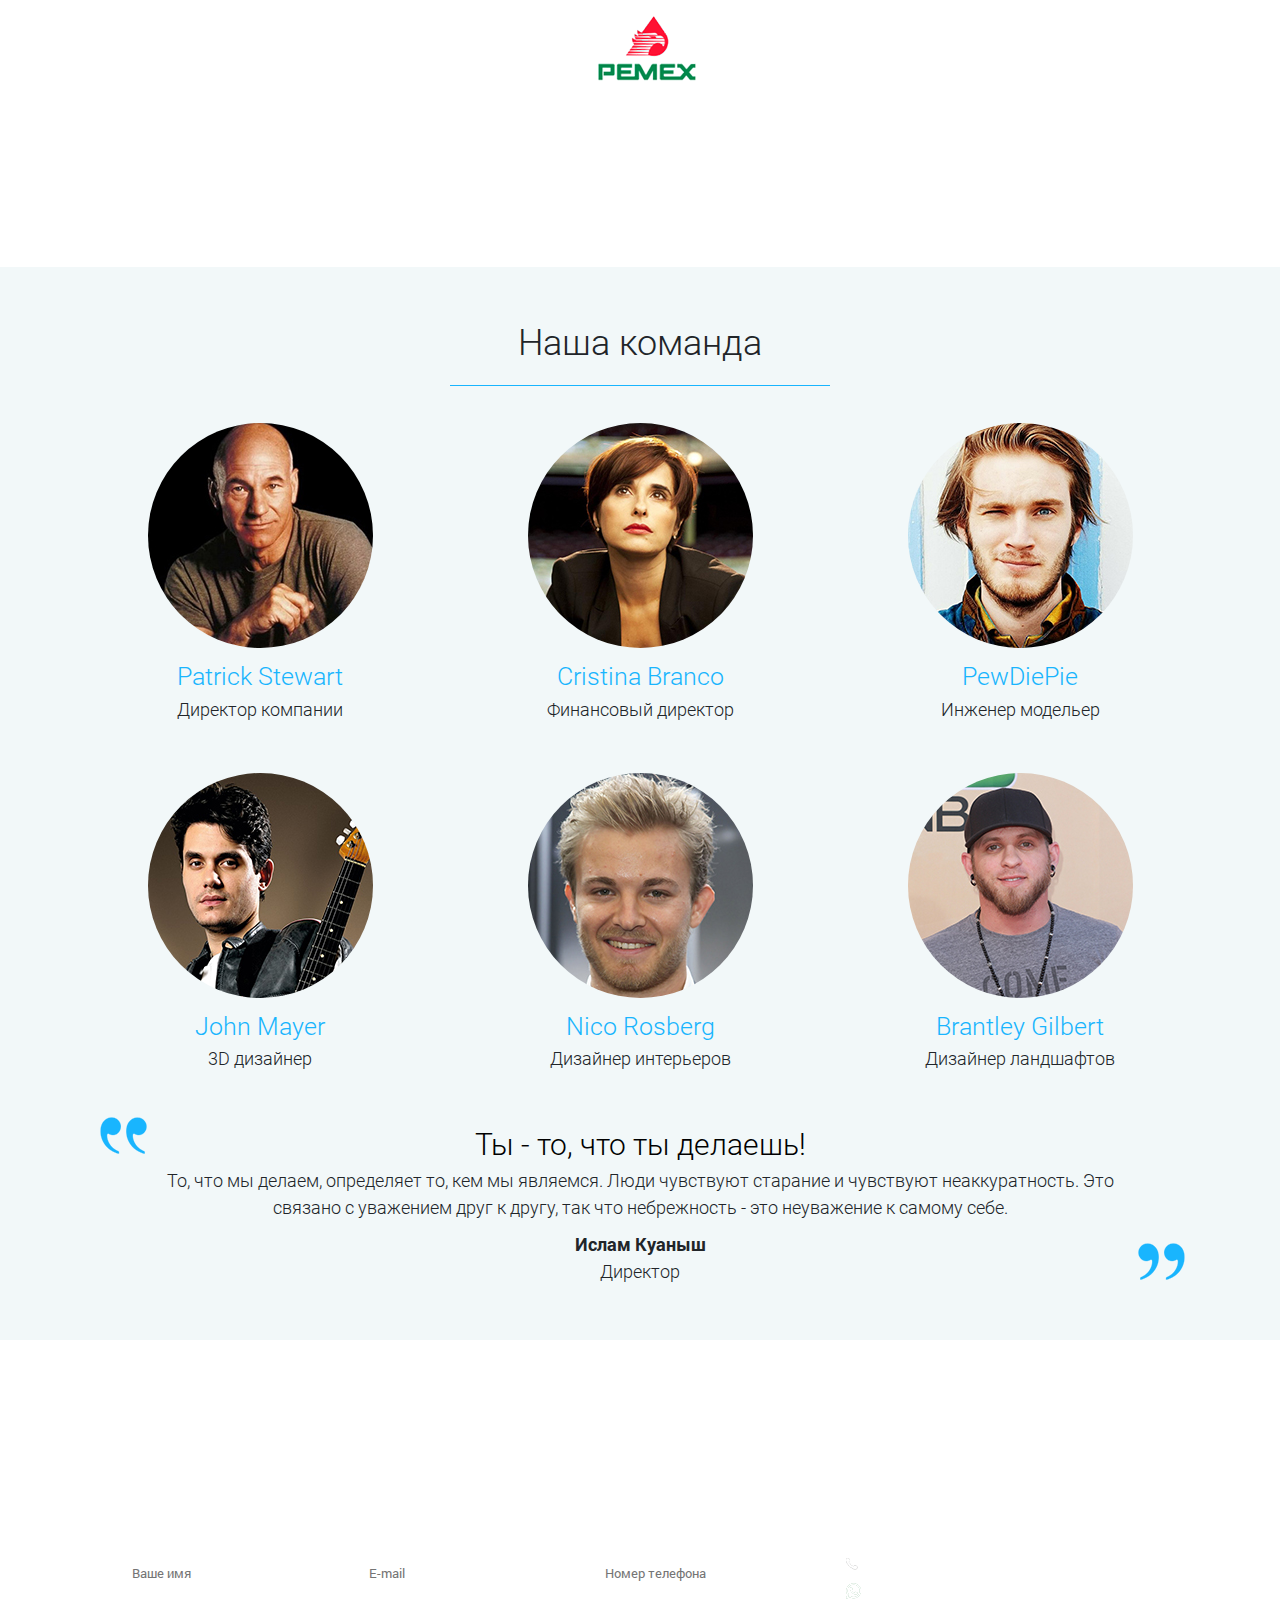
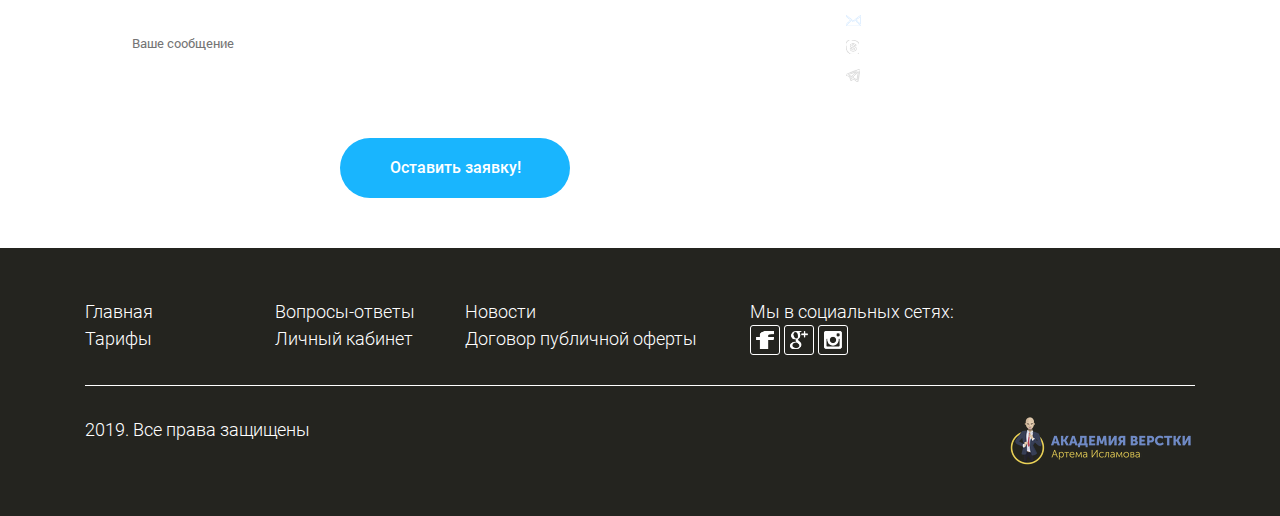
==== commit 1f3d3438: "added slider" ====
--- a/Glo3D/index.html
+++ b/Glo3D/index.html
@@ -176,12 +176,7 @@
                 <a href="#" class="portfolio-btn prev" id="arrow-left"></a>
                 <a href="#" class="portfolio-btn next" id="arrow-right"></a>
                 <ul class="portfolio-dots">
-                    <li class="dot dot-active"></li>
-                    <li class="dot"></li>
-                    <li class="dot"></li>
-                    <li class="dot"></li>
-                    <li class="dot"></li>
-                    <li class="dot"></li>
+
                 </ul>
             </ul>
         </div>
